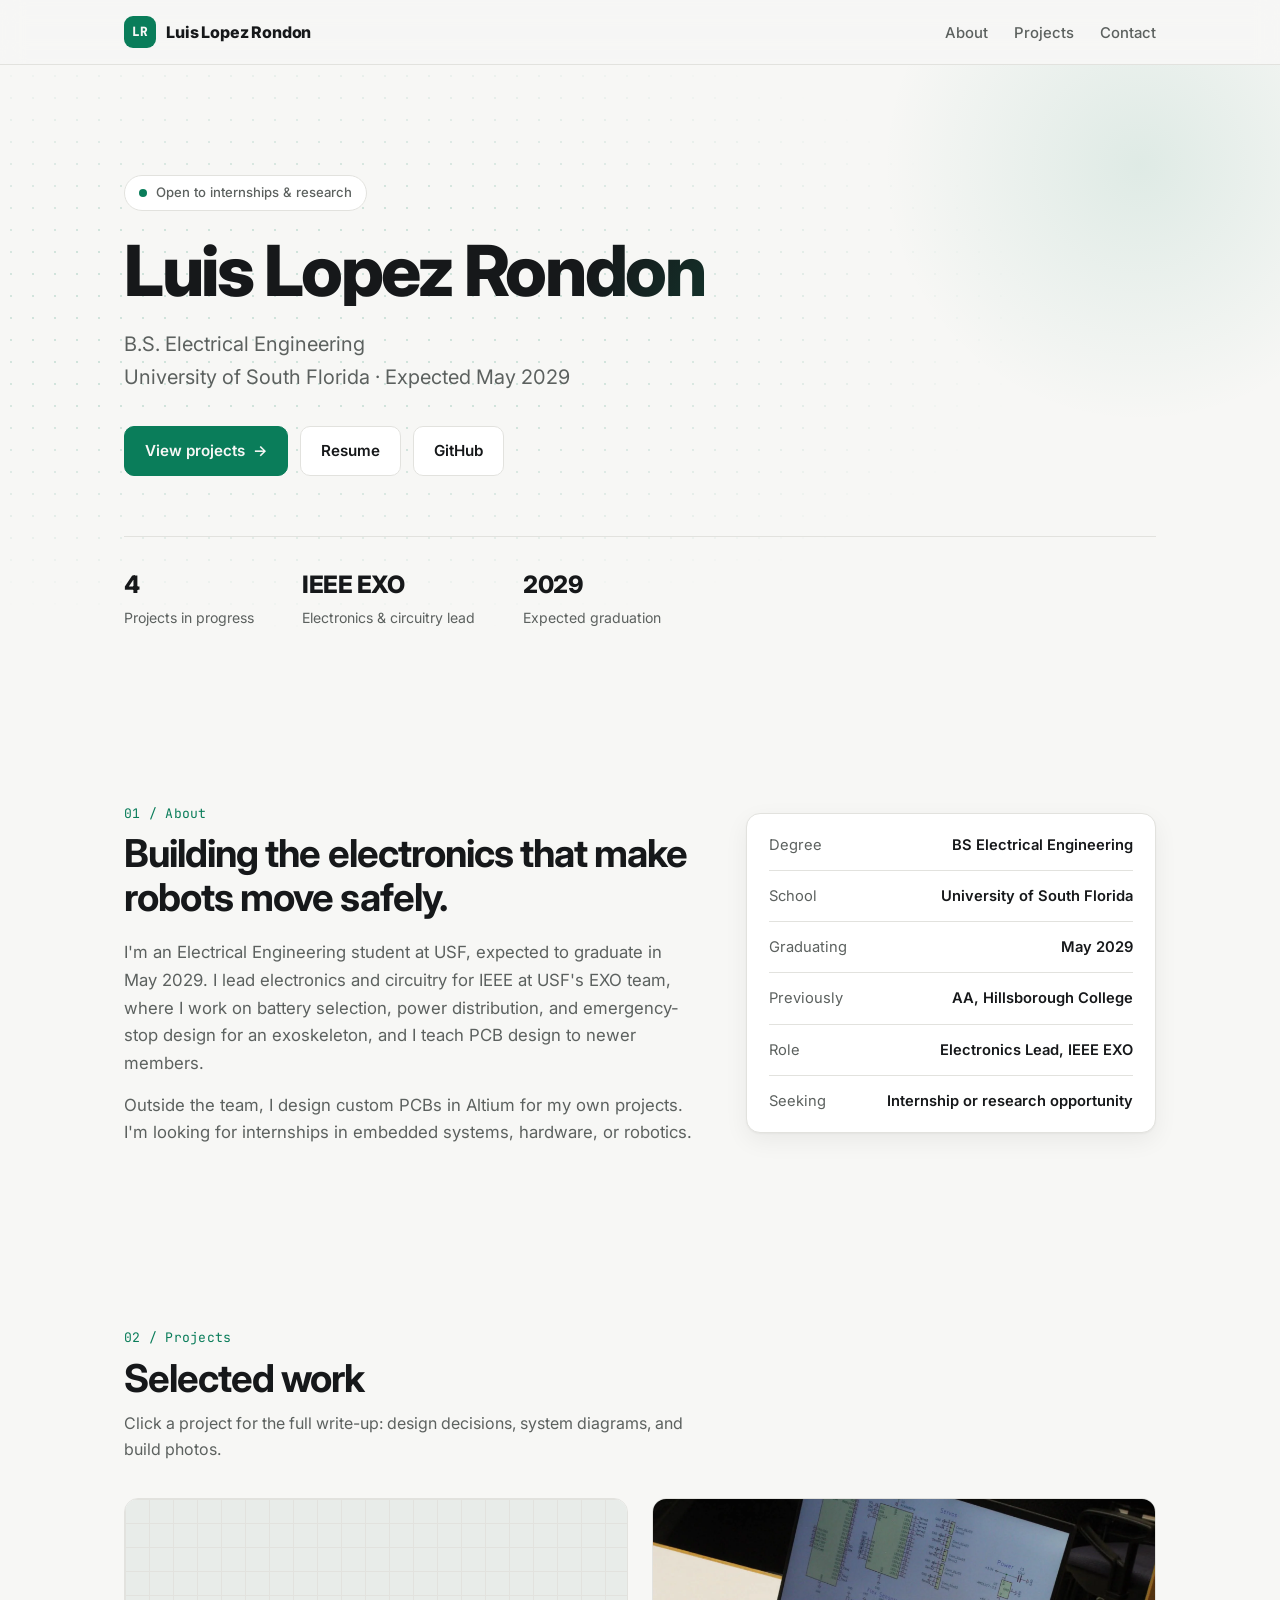
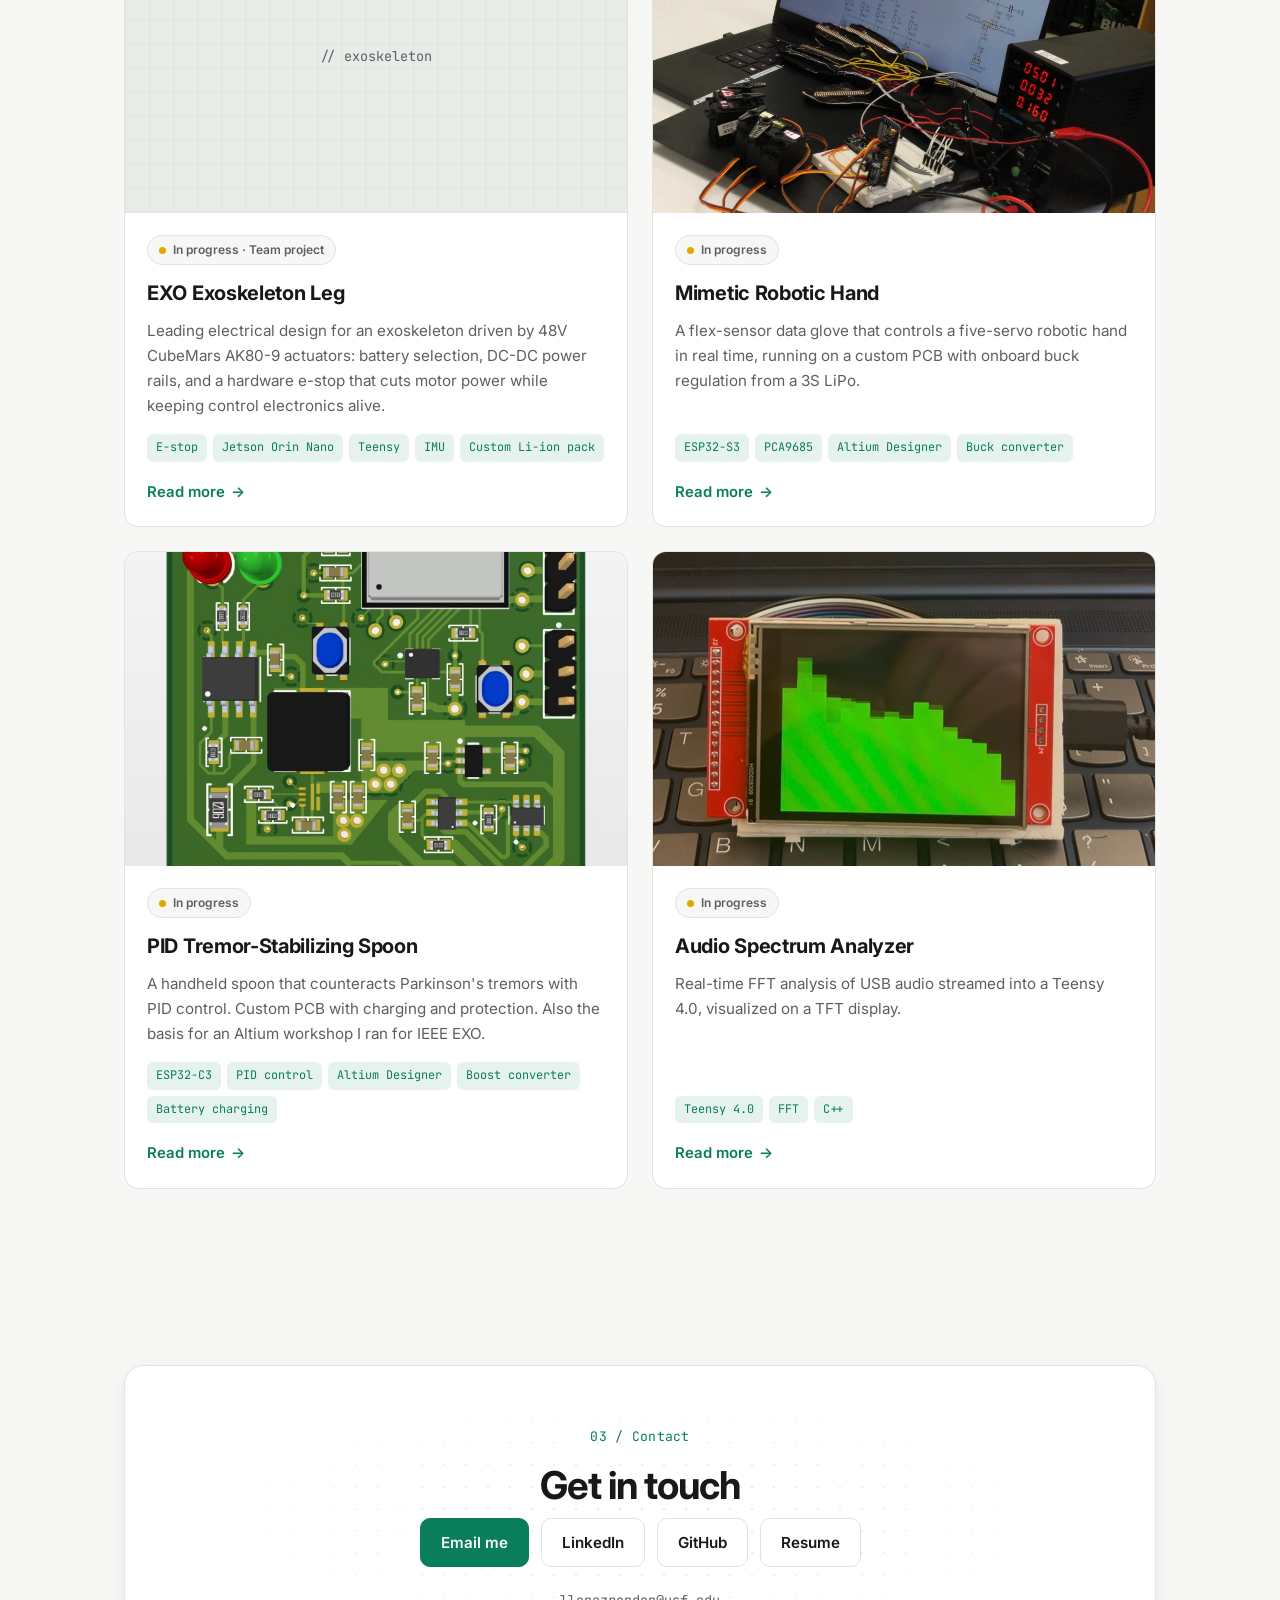
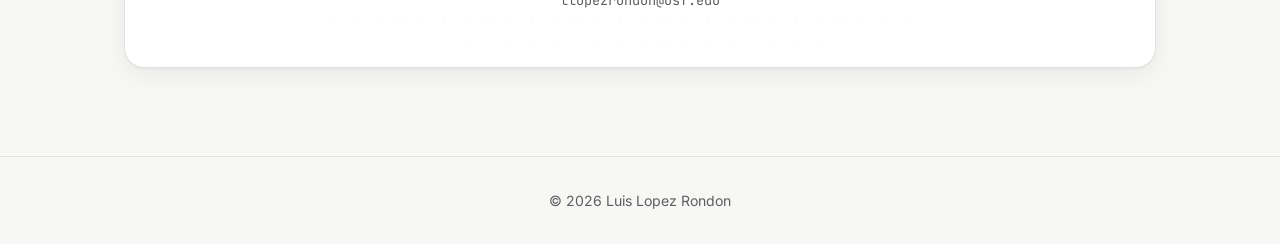
==== index.html @ 5e4fe09c "Refactor index.html to remove skills section Removed skills section and updated contact information." ====
<!DOCTYPE html>
<html lang="en">
<head>
  <meta charset="UTF-8">
  <meta name="viewport" content="width=device-width, initial-scale=1">
  <title>Luis Lopez Rondon | Electrical Engineering</title>
  <meta name="description" content="Portfolio of Luis Lopez Rondon, Electrical Engineering student at USF focused on PCB design, embedded systems, and robotics.">
  <link rel="preconnect" href="https://fonts.googleapis.com">
  <link rel="preconnect" href="https://fonts.gstatic.com" crossorigin>
  <link href="https://fonts.googleapis.com/css2?family=Inter:wght@400;500;600;800&family=JetBrains+Mono:wght@500&display=swap" rel="stylesheet">
  <link rel="stylesheet" href="style.css">
  <script src="script.js"></script>
</head>
<body>

<nav class="site-nav">
  <div class="wrap">
    <a href="#" class="logo"><span class="logo-mark">LR</span><span class="logo-text">Luis Lopez Rondon</span></a>
    <ul>
      <li><a href="#about">About</a></li>
      <li><a href="#projects">Projects</a></li>
      <li><a href="#contact">Contact</a></li>
    </ul>
  </div>
</nav>

<header class="hero">
  <div class="wrap">
    <div class="pill"><span class="dot"></span>Open to internships &amp; research</div>
    <h1>Luis Lopez Rondon</h1>
    <p class="lead">B.S. Electrical Engineering<br>University of South Florida · Expected May 2029</p>
    <div class="btns">
      <a class="btn primary" href="#projects">View projects <span aria-hidden="true">→</span></a>
      <a class="btn" href="resume.pdf" target="_blank" rel="noopener">Resume</a>
      <a class="btn" href="https://github.com/luislopezrondon" target="_blank" rel="noopener">GitHub</a>
    </div>
    <div class="stats">
      <div><strong>4</strong><span>Projects in progress</span></div>
      <div><strong>IEEE EXO</strong><span>Electronics &amp; circuitry lead</span></div>
      <div><strong>2029</strong><span>Expected graduation</span></div>
    </div>
  </div>
</header>

<section id="about">
  <div class="wrap about reveal">
    <div>
      <div class="section-head">
        <span class="label">01 / About</span>
        <h2>Building the electronics that make robots move safely.</h2>
      </div>
      <p>I'm an Electrical Engineering student at USF, expected to graduate in May 2029. I lead electronics and circuitry for IEEE at USF's EXO team, where I work on battery selection, power distribution, and emergency-stop design for an exoskeleton, and I teach PCB design to newer members.</p>
      <p>Outside the team, I design custom PCBs in Altium for my own projects. I'm looking for internships in embedded systems, hardware, or robotics.</p>
    </div>
    <dl class="facts">
      <div><dt>Degree</dt><dd>BS Electrical Engineering</dd></div>
      <div><dt>School</dt><dd>University of South Florida</dd></div>
      <div><dt>Graduating</dt><dd>May 2029</dd></div>
      <div><dt>Previously</dt><dd>AA, Hillsborough College</dd></div>
      <div><dt>Role</dt><dd>Electronics Lead, IEEE EXO</dd></div>
      <div><dt>Seeking</dt><dd>Internship or research opportunity</dd></div>
    </dl>
  </div>
</section>

<section id="projects">
  <div class="wrap">
    <div class="section-head reveal">
      <span class="label">02 / Projects</span>
      <h2>Selected work</h2>
      <p>Click a project for the full write-up: design decisions, system diagrams, and build photos.</p>
    </div>

    <div class="grid reveal">
      <a class="card" href="projects/exoskeleton.html">
        <div class="thumb" data-label="// exoskeleton"><img src="images/exoskeleton.jpg" alt="Exoskeleton leg" onerror="this.remove()"></div>
        <div class="card-body">
          <span class="status">In progress · Team project</span>
          <h3>EXO Exoskeleton Leg</h3>
          <p>Leading electrical design for an exoskeleton driven by 48V CubeMars AK80-9 actuators: battery selection, DC-DC power rails, and a hardware e-stop that cuts motor power while keeping control electronics alive.</p>
          <div class="tags"><span>E-stop</span><span>Jetson Orin Nano</span><span>Teensy</span><span>IMU</span><span>Custom Li-ion pack</span></div>
          <span class="more">Read more <span class="arrow">→</span></span>
        </div>
      </a>

      <a class="card" href="projects/robotic-hand.html">
        <div class="thumb" data-label="// robotic-hand"><img src="images/robotic-hand.webp" alt="Robotic hand" onerror="this.remove()"></div>
        <div class="card-body">
          <span class="status">In progress</span>
          <h3>Mimetic Robotic Hand</h3>
          <p>A flex-sensor data glove that controls a five-servo robotic hand in real time, running on a custom PCB with onboard buck regulation from a 3S LiPo.</p>
          <div class="tags"><span>ESP32-S3</span><span>PCA9685</span><span>Altium Designer</span><span>Buck converter</span></div>
          <span class="more">Read more <span class="arrow">→</span></span>
        </div>
      </a>

      <a class="card" href="projects/pid-spoon.html">
        <div class="thumb" data-label="// pid-spoon"><img src="images/pid-spoon.jpg" alt="PID spoon PCB" onerror="this.remove()"></div>
        <div class="card-body">
          <span class="status">In progress</span>
          <h3>PID Tremor-Stabilizing Spoon</h3>
          <p>A handheld spoon that counteracts Parkinson's tremors with PID control. Custom PCB with charging and protection. Also the basis for an Altium workshop I ran for IEEE EXO.</p>
          <div class="tags"><span>ESP32-C3</span><span>PID control</span><span>Altium Designer</span><span>Boost converter</span><span>Battery charging</span></div>
          <span class="more">Read more <span class="arrow">→</span></span>
        </div>
      </a>

      <a class="card" href="projects/spectrum-analyzer.html">
        <div class="thumb" data-label="// spectrum-analyzer"><img src="images/spectrum-analyzer.jpg" alt="Audio spectrum analyzer" onerror="this.remove()"></div>
        <div class="card-body">
          <span class="status">In progress</span>
          <h3>Audio Spectrum Analyzer</h3>
          <p>Real-time FFT analysis of USB audio streamed into a Teensy 4.0, visualized on a TFT display.</p>
          <div class="tags"><span>Teensy 4.0</span><span>FFT</span><span>C++</span></div>
          <span class="more">Read more <span class="arrow">→</span></span>
        </div>
      </a>
    </div>
  </div>
</section>

<section id="contact">
  <div class="wrap">
    <div class="cta reveal">
      <span class="label">03 / Contact</span>
      <h2>Get in touch</h2>
      <div class="btns">
        <a class="btn primary" href="mailto:llopezrondon@usf.edu">Email me</a>
        <a class="btn" href="https://www.linkedin.com/in/luislopezrondon" target="_blank" rel="noopener">LinkedIn</a>
        <a class="btn" href="https://github.com/luislopezrondon" target="_blank" rel="noopener">GitHub</a>
        <a class="btn" href="resume.pdf" target="_blank" rel="noopener">Resume</a>
      </div>
      <p class="email mono">llopezrondon@usf.edu</p>
    </div>
  </div>
</section>

<footer><div class="wrap">© <span data-year>2026</span> Luis Lopez Rondon</div></footer>

</body>
</html>
---- style.css ----
/* ================= Theme ================= */
:root {
  --bg: #f7f7f5;
  --card: #ffffff;
  --text: #16181a;
  --muted: #5c615f;
  --accent: #0a7d5a;
  --accent-soft: rgba(10, 125, 90, 0.1);
  --border: #e2e2de;
  --thumb: #e8ece9;
  --nav-bg: rgba(247, 247, 245, 0.78);
  --dots: rgba(10, 125, 90, 0.16);
  --shadow: 0 1px 2px rgba(0, 0, 0, 0.04), 0 8px 24px rgba(0, 0, 0, 0.06);
  --shadow-lg: 0 2px 6px rgba(0, 0, 0, 0.05), 0 22px 44px rgba(0, 0, 0, 0.1);
  --radius: 14px;
  --mono: "JetBrains Mono", ui-monospace, monospace;
}
@media (prefers-color-scheme: dark) {
  :root {
    --bg: #0d100f;
    --card: #151a18;
    --text: #eceeed;
    --muted: #9aa3a0;
    --accent: #3ddc97;
    --accent-soft: rgba(61, 220, 151, 0.1);
    --border: #242b28;
    --thumb: #1b2220;
    --nav-bg: rgba(13, 16, 15, 0.75);
    --dots: rgba(61, 220, 151, 0.12);
    --shadow: 0 1px 2px rgba(0, 0, 0, 0.3), 0 8px 24px rgba(0, 0, 0, 0.35);
    --shadow-lg: 0 2px 6px rgba(0, 0, 0, 0.4), 0 24px 48px rgba(0, 0, 0, 0.5);
  }
}

/* ================= Base ================= */
* { box-sizing: border-box; margin: 0; padding: 0; }
html { scroll-behavior: smooth; scroll-padding-top: 84px; }
body {
  font-family: "Inter", system-ui, -apple-system, sans-serif;
  background: var(--bg);
  color: var(--text);
  line-height: 1.65;
  -webkit-font-smoothing: antialiased;
}
img { display: block; max-width: 100%; }
a { color: var(--accent); text-decoration: none; }
a:hover { text-decoration: underline; text-underline-offset: 3px; }
::selection { background: var(--accent); color: var(--bg); }
.wrap { max-width: 1080px; margin: 0 auto; padding: 0 24px; }
.mono { font-family: var(--mono); }
.label { font-family: var(--mono); color: var(--accent); font-size: 0.82rem; letter-spacing: 0.02em; }

/* ================= Nav ================= */
.site-nav {
  position: sticky; top: 0; z-index: 50;
  background: var(--nav-bg);
  backdrop-filter: saturate(160%) blur(12px);
  -webkit-backdrop-filter: saturate(160%) blur(12px);
  border-bottom: 1px solid var(--border);
}
.site-nav .wrap { display: flex; justify-content: space-between; align-items: center; height: 64px; }
.logo { display: flex; align-items: center; gap: 10px; font-weight: 800; color: var(--text); letter-spacing: -0.01em; }
.logo:hover { text-decoration: none; }
.logo-mark {
  width: 32px; height: 32px; border-radius: 9px;
  display: grid; place-items: center;
  background: var(--accent); color: var(--bg);
  font-family: var(--mono); font-size: 0.8rem;
}
.site-nav ul { display: flex; gap: 26px; list-style: none; }
.site-nav ul a { color: var(--muted); font-size: 0.93rem; font-weight: 500; transition: color 0.15s; }
.site-nav ul a:hover { color: var(--text); text-decoration: none; }

/* ================= Buttons ================= */
.btns { display: flex; gap: 12px; flex-wrap: wrap; }
.btn {
  display: inline-flex; align-items: center; gap: 8px;
  padding: 11px 20px; border-radius: 10px;
  font-weight: 600; font-size: 0.95rem;
  color: var(--text); background: var(--card);
  border: 1px solid var(--border);
  transition: transform 0.15s, box-shadow 0.15s, border-color 0.15s;
}
.btn:hover { text-decoration: none; transform: translateY(-1px); border-color: var(--accent); box-shadow: var(--shadow); }
.btn.primary { background: var(--accent); border-color: var(--accent); color: var(--bg); }

/* ================= Hero ================= */
.hero { position: relative; isolation: isolate; overflow: hidden; padding: 110px 0 80px; }
.hero::before {
  content: ""; position: absolute; inset: 0; z-index: -1;
  background-image: radial-gradient(var(--dots) 1px, transparent 1px);
  background-size: 22px 22px;
  -webkit-mask-image: radial-gradient(ellipse 75% 65% at 25% 40%, #000 30%, transparent 75%);
  mask-image: radial-gradient(ellipse 75% 65% at 25% 40%, #000 30%, transparent 75%);
}
.hero::after {
  content: ""; position: absolute; z-index: -1;
  width: 560px; height: 560px; right: -140px; top: -180px;
  background: radial-gradient(circle, var(--accent-soft), transparent 65%);
}
.pill {
  display: inline-flex; align-items: center; gap: 9px;
  padding: 6px 14px; margin-bottom: 24px;
  border: 1px solid var(--border); border-radius: 99px;
  background: var(--card); color: var(--muted); font-size: 0.82rem; font-weight: 500;
}
.dot { width: 8px; height: 8px; border-radius: 50%; background: var(--accent); animation: pulse 2s infinite; }
@keyframes pulse {
  0% { box-shadow: 0 0 0 0 color-mix(in srgb, var(--accent) 55%, transparent); }
  70% { box-shadow: 0 0 0 9px transparent; }
  100% { box-shadow: 0 0 0 0 transparent; }
}
.eyebrow { font-family: var(--mono); color: var(--accent); font-size: 0.85rem; margin-bottom: 14px; }
.hero h1 {
  font-size: clamp(2.6rem, 7vw, 4.4rem); line-height: 1.02;
  font-weight: 800; letter-spacing: -0.035em;
  background: linear-gradient(120deg, var(--text) 45%, var(--accent));
  -webkit-background-clip: text; background-clip: text; color: transparent;
}
.hero .lead { color: var(--muted); font-size: clamp(1.05rem, 2vw, 1.25rem); max-width: 620px; margin: 22px 0 32px; }
.stats {
  display: flex; flex-wrap: wrap; gap: 16px 48px;
  margin-top: 60px; padding-top: 28px; border-top: 1px solid var(--border);
}
.stats strong { display: block; font-size: 1.5rem; font-weight: 800; letter-spacing: -0.02em; }
.stats span { color: var(--muted); font-size: 0.88rem; }

/* Page-load animation */
.hero .wrap > *, .project-hero > * { animation: rise 0.8s cubic-bezier(0.2, 0.7, 0.2, 1) both; }
.hero .wrap > :nth-child(2), .project-hero > :nth-child(2) { animation-delay: 0.07s; }
.hero .wrap > :nth-child(3), .project-hero > :nth-child(3) { animation-delay: 0.14s; }
.hero .wrap > :nth-child(4), .project-hero > :nth-child(4) { animation-delay: 0.21s; }
.hero .wrap > :nth-child(5), .project-hero > :nth-child(5) { animation-delay: 0.28s; }
.hero .wrap > :nth-child(6), .project-hero > :nth-child(6) { animation-delay: 0.35s; }
@keyframes rise { from { opacity: 0; transform: translateY(14px); } to { opacity: 1; transform: none; } }

/* Scroll-reveal (script.js adds .js to <html> and .in when visible) */
.js .reveal { opacity: 0; transform: translateY(18px); transition: opacity 0.7s ease, transform 0.7s ease; }
.js .reveal.in { opacity: 1; transform: none; }

/* ================= Sections ================= */
body > section { padding: 88px 0; }
.section-head { margin-bottom: 36px; }
.section-head h2 { font-size: clamp(1.8rem, 4vw, 2.4rem); line-height: 1.15; letter-spacing: -0.025em; margin-top: 6px; }
.section-head p { color: var(--muted); margin-top: 10px; max-width: 560px; }

/* About */
.about { display: grid; grid-template-columns: 1.4fr 1fr; gap: 48px; align-items: center; }
.about .section-head { margin-bottom: 20px; }
.about p { color: var(--muted); font-size: 1.05rem; }
.about p + p { margin-top: 14px; }
.facts {
  background: var(--card); border: 1px solid var(--border);
  border-radius: var(--radius); padding: 6px 22px; box-shadow: var(--shadow);
}
.facts div { display: flex; justify-content: space-between; gap: 16px; padding: 13px 0; border-bottom: 1px solid var(--border); font-size: 0.92rem; }
.facts div:last-child { border-bottom: 0; }
.facts dt { color: var(--muted); }
.facts dd { font-weight: 600; text-align: right; }

/* Project cards */
.grid { display: grid; gap: 24px; grid-template-columns: repeat(2, minmax(0, 1fr)); }
.card {
  display: flex; flex-direction: column; overflow: hidden;
  background: var(--card); color: inherit;
  border: 1px solid var(--border); border-radius: var(--radius);
  transition: transform 0.25s ease, box-shadow 0.25s ease, border-color 0.25s ease;
}
.card:hover {
  text-decoration: none; transform: translateY(-4px); box-shadow: var(--shadow-lg);
  border-color: color-mix(in srgb, var(--accent) 45%, var(--border));
}
.card:focus-visible { outline: 2px solid var(--accent); outline-offset: 3px; }
.thumb { position: relative; aspect-ratio: 16 / 10; overflow: hidden; background: var(--thumb); }
.thumb::before {
  content: attr(data-label); position: absolute; inset: 0;
  display: grid; place-items: center;
  font-family: var(--mono); font-size: 0.85rem; color: var(--muted);
  background-image:
    linear-gradient(var(--border) 1px, transparent 1px),
    linear-gradient(90deg, var(--border) 1px, transparent 1px);
  background-size: 24px 24px;
}
.thumb img { position: relative; width: 100%; height: 100%; object-fit: cover; transition: transform 0.5s ease; }
.card:hover .thumb img { transform: scale(1.04); }
.card-body { display: flex; flex-direction: column; flex: 1; padding: 22px; }
.card h3 { font-size: 1.25rem; letter-spacing: -0.015em; margin: 12px 0 8px; }
.card p { color: var(--muted); font-size: 0.95rem; flex: 1; }
.more { display: inline-flex; align-items: center; gap: 6px; margin-top: 18px; font-weight: 600; font-size: 0.93rem; color: var(--accent); }
.more .arrow { transition: transform 0.2s; }
.card:hover .more .arrow { transform: translateX(4px); }

.status {
  display: inline-flex; align-items: center; gap: 7px; align-self: flex-start;
  padding: 4px 11px; border-radius: 99px;
  border: 1px solid var(--border); background: var(--bg);
  color: var(--muted); font-size: 0.75rem; font-weight: 600;
}
.status::before { content: ""; width: 7px; height: 7px; border-radius: 50%; background: #e0a800; }
.status.done::before { background: var(--accent); }

.tags { display: flex; flex-wrap: wrap; gap: 6px; margin-top: 16px; }
.tags span {
  font-family: var(--mono); font-size: 0.74rem;
  background: var(--accent-soft); color: var(--accent);
  padding: 4px 9px; border-radius: 6px;
}

/* Skills */
.skills { display: grid; gap: 18px; grid-template-columns: repeat(auto-fit, minmax(230px, 1fr)); }
.skill { background: var(--card); border: 1px solid var(--border); border-radius: var(--radius); padding: 22px; }
.skill .icon {
  width: 40px; height: 40px; border-radius: 10px; margin-bottom: 14px;
  display: grid; place-items: center;
  background: var(--accent-soft); color: var(--accent);
}
.skill h3 { font-size: 1rem; margin-bottom: 12px; }
.chips { display: flex; flex-wrap: wrap; gap: 6px; }
.chips span { font-size: 0.82rem; padding: 4px 10px; border: 1px solid var(--border); border-radius: 99px; color: var(--muted); }

/* Contact */
.cta {
  position: relative; isolation: isolate; overflow: hidden; text-align: center;
  padding: 56px 32px; background: var(--card);
  border: 1px solid var(--border); border-radius: 20px; box-shadow: var(--shadow);
}
.cta::before {
  content: ""; position: absolute; inset: 0; z-index: -1;
  background-image: radial-gradient(var(--dots) 1px, transparent 1px);
  background-size: 22px 22px;
  -webkit-mask-image: radial-gradient(ellipse at center, #000, transparent 70%);
  mask-image: radial-gradient(ellipse at center, #000, transparent 70%);
}
.cta h2 { font-size: clamp(1.8rem, 4vw, 2.4rem); letter-spacing: -0.025em; margin-top: 6px; }
.cta p { color: var(--muted); max-width: 520px; margin: 12px auto 28px; }
.cta .btns { justify-content: center; }
.cta .email { margin: 22px auto 0; font-size: 0.85rem; }

footer { border-top: 1px solid var(--border); padding: 32px 0; color: var(--muted); font-size: 0.88rem; text-align: center; }

/* ================= Project pages ================= */
.project { padding-top: 40px; padding-bottom: 40px; }
.back { display: inline-flex; gap: 6px; margin-bottom: 28px; color: var(--muted); font-size: 0.92rem; font-weight: 500; }
.back:hover { color: var(--accent); text-decoration: none; }
.project-hero h1 { font-size: clamp(2.2rem, 6vw, 3.6rem); line-height: 1.05; letter-spacing: -0.03em; font-weight: 800; margin: 14px 0 16px; }
.project-hero .lead { color: var(--muted); font-size: 1.15rem; max-width: 720px; }
.project-hero .btns { margin-top: 24px; }

.cover {
  margin-top: 40px; aspect-ratio: 16 / 9; max-height: 560px;
  overflow: hidden; border-radius: 18px;
  border: 1px solid var(--border); background: var(--thumb); box-shadow: var(--shadow-lg);
}
.cover img { width: 100%; height: 100%; object-fit: cover; }
.cover img, .gallery img { cursor: zoom-in; }

.meta {
  display: grid; grid-template-columns: repeat(4, 1fr); margin-top: 32px;
  background: var(--card); border: 1px solid var(--border); border-radius: var(--radius);
}
.meta div { padding: 18px 20px; border-right: 1px solid var(--border); }
.meta div:last-child { border-right: 0; }
.meta dt { font-family: var(--mono); font-size: 0.72rem; text-transform: uppercase; letter-spacing: 0.06em; color: var(--muted); margin-bottom: 4px; }
.meta dd { font-weight: 600; font-size: 0.95rem; }

.project-body { display: grid; grid-template-columns: minmax(0, 1fr) 300px; gap: 56px; align-items: start; margin-top: 64px; }
.prose { container-type: inline-size; }
.prose h2 { font-size: 1.5rem; letter-spacing: -0.02em; margin: 44px 0 12px; }
.prose h2:first-child { margin-top: 0; }
.prose p, .prose li { color: var(--muted); font-size: 1.02rem; }
.prose p + p { margin-top: 14px; }
.prose ul { padding-left: 20px; margin: 12px 0; }
.prose li + li { margin-top: 6px; }
.prose li::marker { color: var(--accent); }
.prose strong, .prose em { color: var(--text); }
.prose code {
  font-family: var(--mono); font-size: 0.86em;
  background: var(--accent-soft); color: var(--accent);
  padding: 2px 6px; border-radius: 5px;
}
.callout {
  margin: 20px 0; padding: 16px 20px;
  border-left: 3px solid var(--accent); border-radius: 0 10px 10px 0;
  background: var(--accent-soft); color: var(--text);
}

/* System diagram blocks */
.flow-label { margin: 24px 0 10px; font-family: var(--mono); font-size: 0.74rem; text-transform: uppercase; letter-spacing: 0.06em; color: var(--muted); }
.flow { display: flex; gap: 30px; margin-bottom: 8px; }
.node {
  position: relative; flex: 1 1 0; min-width: 0;
  padding: 12px 14px; background: var(--card);
  border: 1px solid var(--border); border-radius: 12px;
}
.node small { display: block; font-family: var(--mono); font-size: 0.68rem; text-transform: uppercase; letter-spacing: 0.05em; color: var(--accent); }
.node strong { display: block; margin-top: 2px; font-size: 0.92rem; line-height: 1.35; }
.node + .node::before {
  content: "→"; position: absolute; left: -23px; top: 50%; transform: translateY(-50%);
  color: var(--accent); font-weight: 700;
}
@container (max-width: 560px) {
  .flow { flex-direction: column; gap: 28px; }
  .node + .node::before { content: "↓"; left: 50%; top: -25px; transform: translateX(-50%); }
}

.specs { position: sticky; top: 90px; padding: 22px; background: var(--card); border: 1px solid var(--border); border-radius: var(--radius); }
.specs h3 { font-family: var(--mono); font-size: 0.78rem; text-transform: uppercase; letter-spacing: 0.06em; color: var(--muted); margin-bottom: 8px; }
.specs dl div { padding: 10px 0; border-bottom: 1px solid var(--border); }
.specs dl div:last-child { border-bottom: 0; }
.specs dt { font-size: 0.8rem; color: var(--muted); }
.specs dd { font-weight: 600; font-size: 0.93rem; }

.gallery-section { margin-top: 80px; }
.gallery-section:not(:has(figure)) { display: none; }
.gallery-section h2 { font-size: 1.5rem; letter-spacing: -0.02em; }
.gallery { display: grid; gap: 18px; margin-top: 22px; grid-template-columns: repeat(auto-fill, minmax(260px, 1fr)); }
.gallery figure {
  overflow: hidden; background: var(--card);
  border: 1px solid var(--border); border-radius: var(--radius);
  transition: transform 0.2s, box-shadow 0.2s;
}
.gallery figure:hover { transform: translateY(-3px); box-shadow: var(--shadow); }
.gallery img { width: 100%; aspect-ratio: 4 / 3; object-fit: cover; }
.gallery figcaption { padding: 12px 14px; font-size: 0.88rem; color: var(--muted); }

.pager { display: grid; grid-template-columns: 1fr 1fr; gap: 18px; margin-top: 80px; padding-top: 32px; border-top: 1px solid var(--border); }
.pager a {
  display: block; padding: 18px 20px; color: var(--text);
  background: var(--card); border: 1px solid var(--border); border-radius: var(--radius);
  transition: border-color 0.2s, transform 0.2s;
}
.pager a:hover { text-decoration: none; border-color: var(--accent); transform: translateY(-2px); }
.pager small { display: block; font-family: var(--mono); font-size: 0.75rem; color: var(--muted); }
.pager strong { font-size: 1.02rem; }
.pager .next { text-align: right; }

/* Lightbox (created by script.js) */
.lightbox {
  position: fixed; inset: 0; z-index: 100; padding: 24px;
  display: flex; flex-direction: column; align-items: center; justify-content: center;
  background: rgba(0, 0, 0, 0.88);
  opacity: 0; pointer-events: none; transition: opacity 0.2s;
}
.lightbox.open { opacity: 1; pointer-events: auto; }
.lightbox img { max-width: min(1200px, 100%); max-height: 80vh; object-fit: contain; border-radius: 10px; }
.lightbox p { color: #ddd; margin-top: 14px; font-size: 0.92rem; text-align: center; max-width: 700px; }
.lightbox-close { position: absolute; top: 14px; right: 20px; background: none; border: 0; color: #fff; font-size: 2.2rem; line-height: 1; cursor: pointer; }

/* ================= Responsive ================= */
@media (max-width: 900px) {
  .project-body { grid-template-columns: 1fr; gap: 40px; }
  .specs { position: static; }
}
@media (max-width: 800px) {
  .about { grid-template-columns: 1fr; gap: 32px; }
}
@media (max-width: 760px) {
  .grid { grid-template-columns: 1fr; }
  .meta { grid-template-columns: 1fr 1fr; }
  .meta div:nth-child(2n) { border-right: 0; }
  .meta div:nth-child(-n + 2) { border-bottom: 1px solid var(--border); }
}
@media (max-width: 600px) {
  .site-nav ul { gap: 16px; }
  .site-nav ul li:first-child { display: none; }
  body > section { padding: 64px 0; }
  .hero { padding: 72px 0 56px; }
  .cta { padding: 40px 22px; }
  .pager { grid-template-columns: 1fr; }
  .pager .next { text-align: left; }
}
@media (max-width: 400px) {
  .logo-text { display: none; }
}
@media (prefers-reduced-motion: reduce) {
  html { scroll-behavior: auto; }
  *, *::before, *::after { animation: none !important; transition: none !important; }
  .js .reveal { opacity: 1; transform: none; }
}
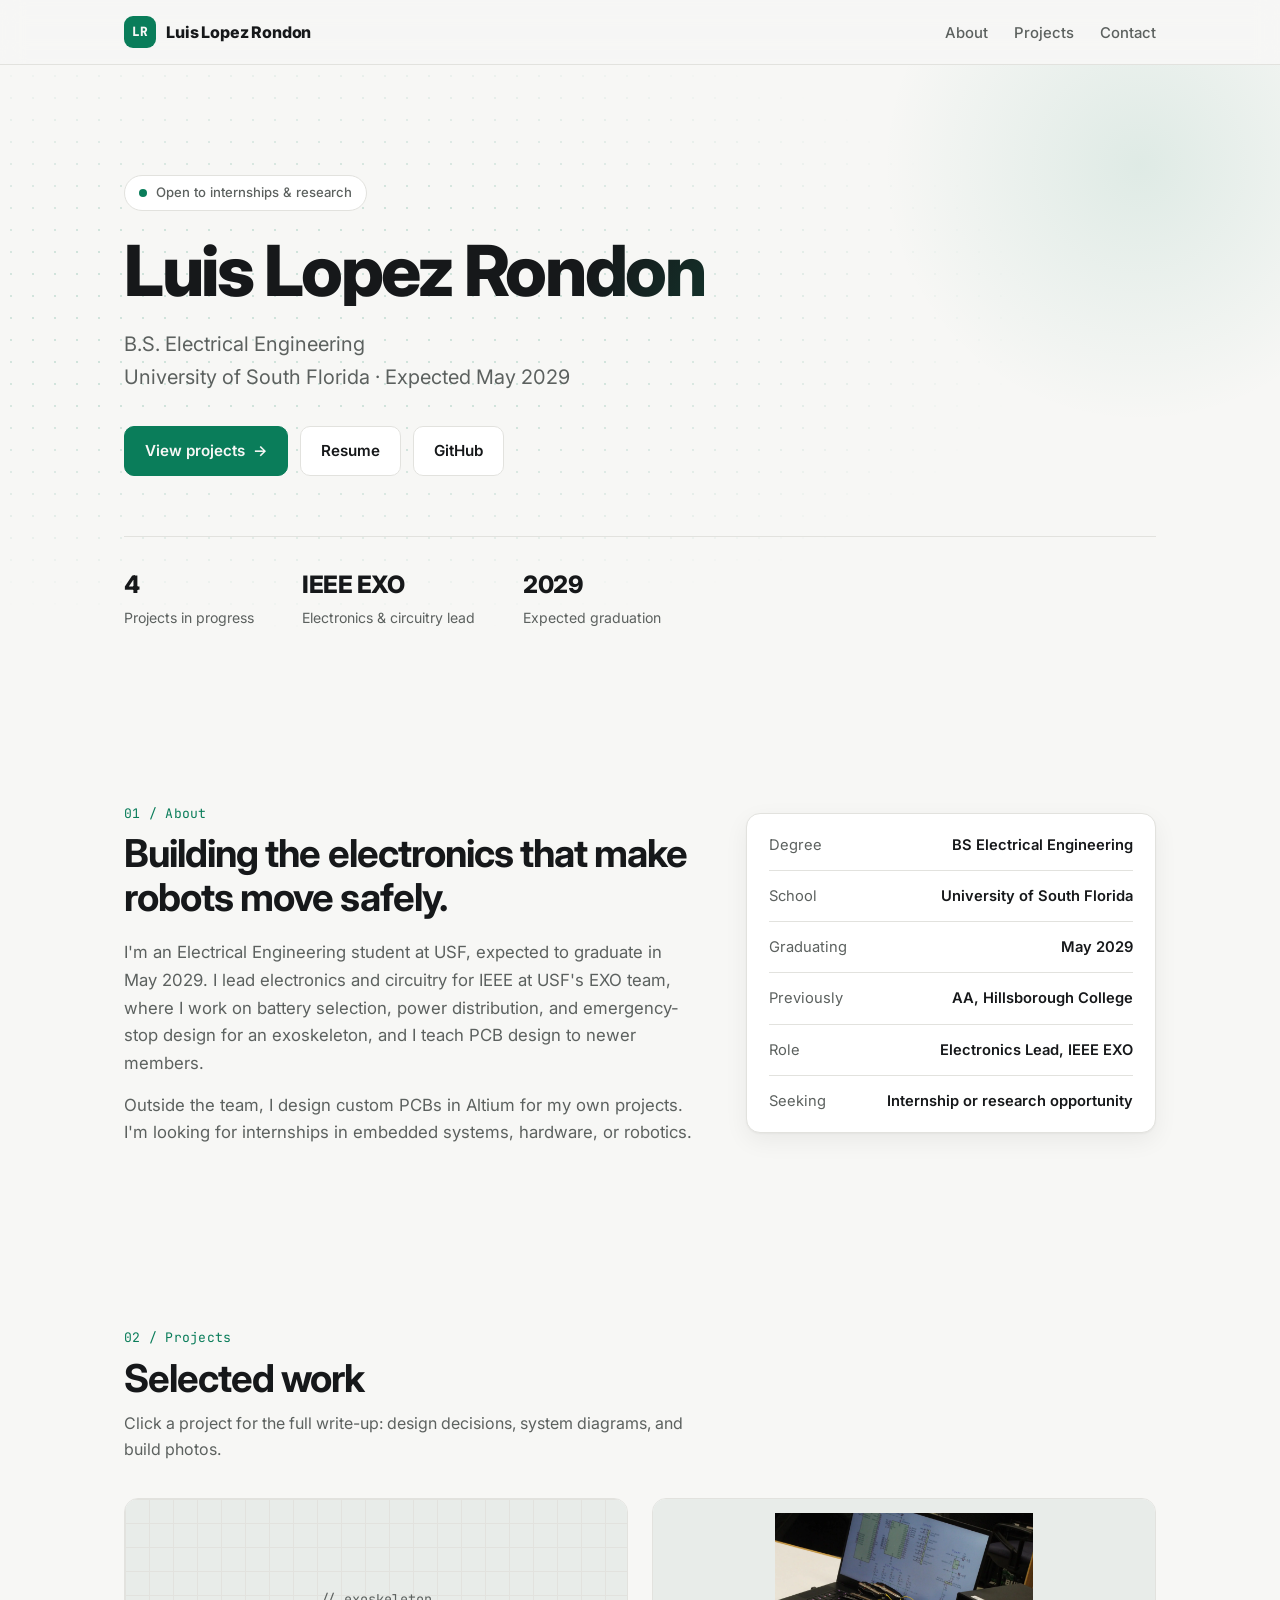
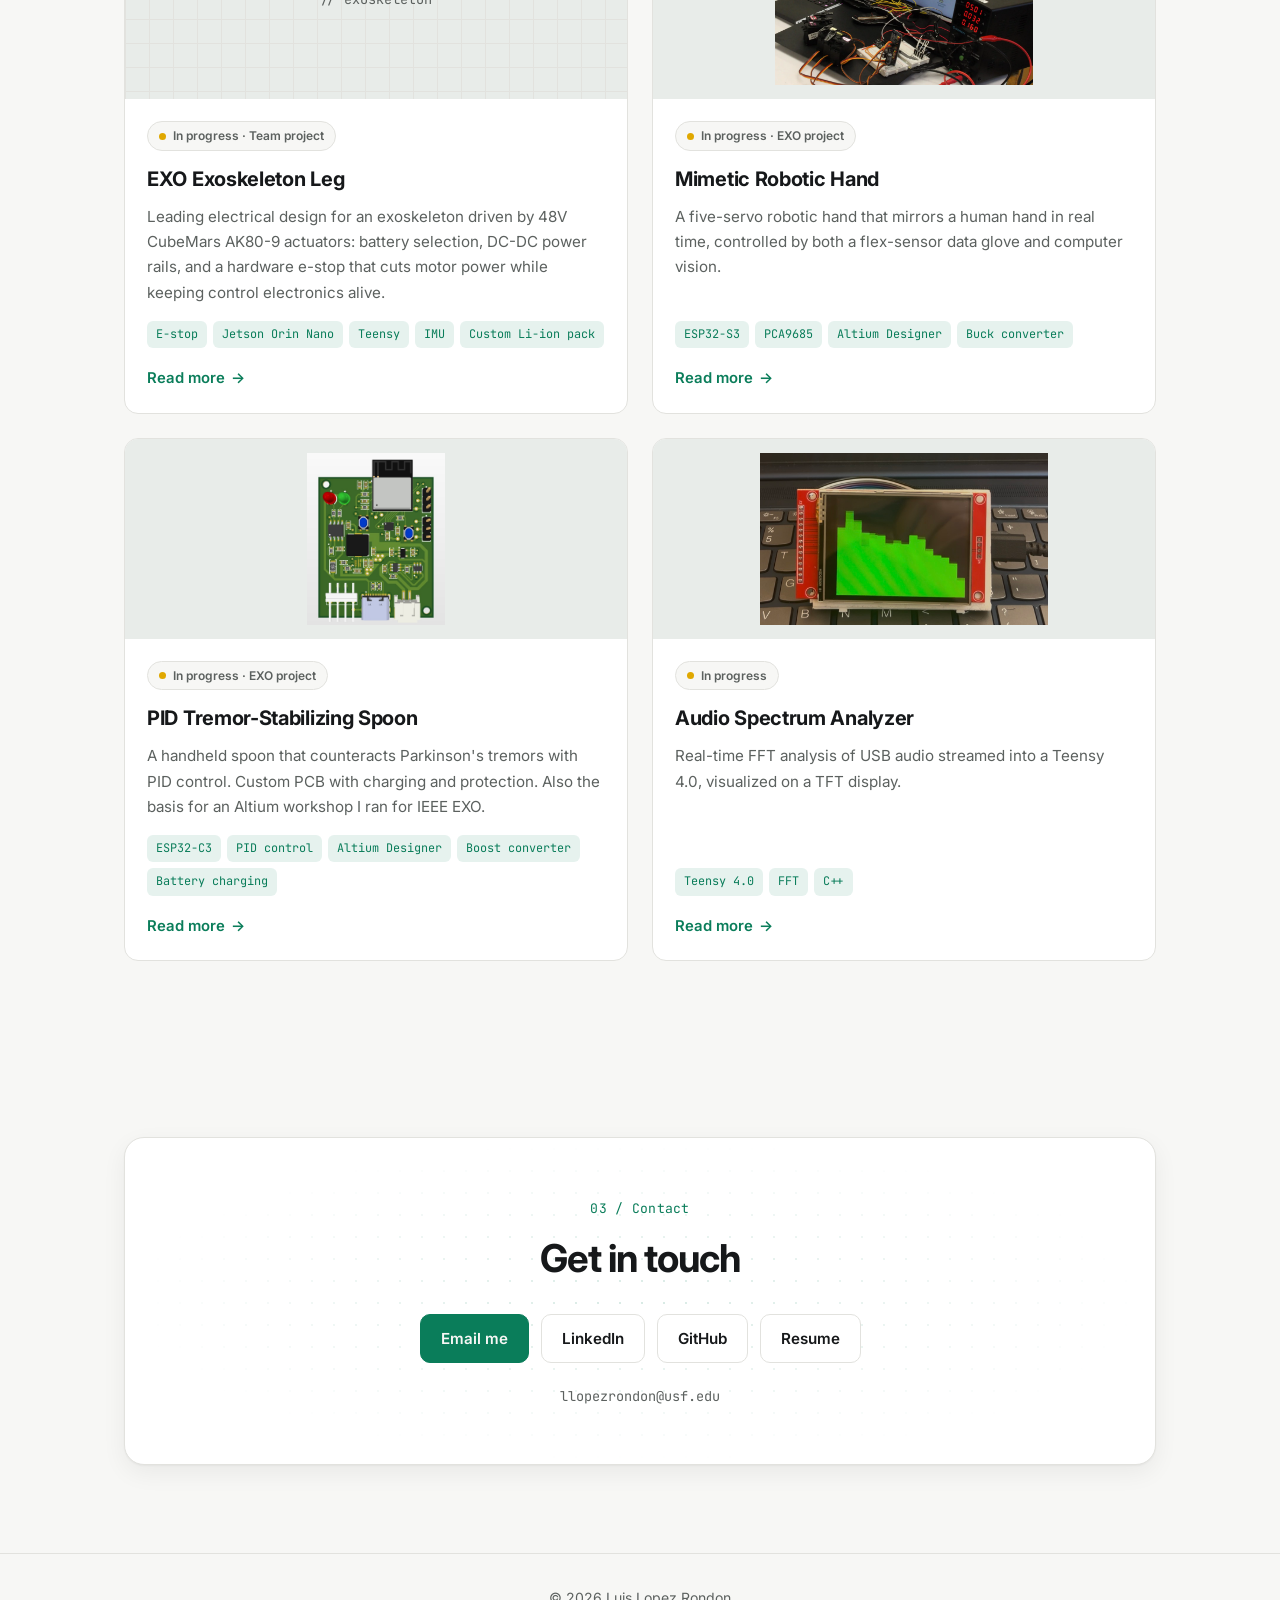
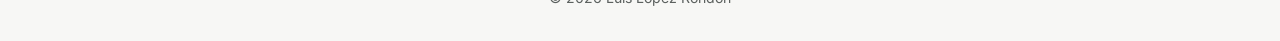
==== commit 618d1426: "Revise project status and descriptions in index.html Updated project descriptions and status labels " ====
--- a/index.html
+++ b/index.html
@@ -86,9 +86,9 @@
       <a class="card" href="projects/robotic-hand.html">
         <div class="thumb" data-label="// robotic-hand"><img src="images/robotic-hand.webp" alt="Robotic hand" onerror="this.remove()"></div>
         <div class="card-body">
-          <span class="status">In progress</span>
+          <span class="status">In progress · EXO project</span>
           <h3>Mimetic Robotic Hand</h3>
-          <p>A flex-sensor data glove that controls a five-servo robotic hand in real time, running on a custom PCB with onboard buck regulation from a 3S LiPo.</p>
+          <p>A five-servo robotic hand that mirrors a human hand in real time, controlled by both a flex-sensor data glove and computer vision.</p>
           <div class="tags"><span>ESP32-S3</span><span>PCA9685</span><span>Altium Designer</span><span>Buck converter</span></div>
           <span class="more">Read more <span class="arrow">→</span></span>
         </div>
@@ -97,7 +97,7 @@
       <a class="card" href="projects/pid-spoon.html">
         <div class="thumb" data-label="// pid-spoon"><img src="images/pid-spoon.jpg" alt="PID spoon PCB" onerror="this.remove()"></div>
         <div class="card-body">
-          <span class="status">In progress</span>
+       <span class="status">In progress · EXO project</span>
           <h3>PID Tremor-Stabilizing Spoon</h3>
           <p>A handheld spoon that counteracts Parkinson's tremors with PID control. Custom PCB with charging and protection. Also the basis for an Altium workshop I ran for IEEE EXO.</p>
           <div class="tags"><span>ESP32-C3</span><span>PID control</span><span>Altium Designer</span><span>Boost converter</span><span>Battery charging</span></div>
--- a/style.css
+++ b/style.css
@@ -171,7 +171,7 @@
   border-color: color-mix(in srgb, var(--accent) 45%, var(--border));
 }
 .card:focus-visible { outline: 2px solid var(--accent); outline-offset: 3px; }
-.thumb { position: relative; aspect-ratio: 16 / 10; overflow: hidden; background: var(--thumb); }
+.thumb { position: relative; height: 200px; overflow: hidden; background: var(--thumb); }
 .thumb::before {
   content: attr(data-label); position: absolute; inset: 0;
   display: grid; place-items: center;
@@ -181,8 +181,8 @@
     linear-gradient(90deg, var(--border) 1px, transparent 1px);
   background-size: 24px 24px;
 }
-.thumb img { position: relative; width: 100%; height: 100%; object-fit: cover; transition: transform 0.5s ease; }
-.card:hover .thumb img { transform: scale(1.04); }
+.thumb:has(img)::before { display: none; }
+.thumb img { position: relative; width: 100%; height: 100%; object-fit: contain; padding: 14px; }
 .card-body { display: flex; flex-direction: column; flex: 1; padding: 22px; }
 .card h3 { font-size: 1.25rem; letter-spacing: -0.015em; margin: 12px 0 8px; }
 .card p { color: var(--muted); font-size: 0.95rem; flex: 1; }
@@ -206,18 +206,6 @@
   padding: 4px 9px; border-radius: 6px;
 }
 
-/* Skills */
-.skills { display: grid; gap: 18px; grid-template-columns: repeat(auto-fit, minmax(230px, 1fr)); }
-.skill { background: var(--card); border: 1px solid var(--border); border-radius: var(--radius); padding: 22px; }
-.skill .icon {
-  width: 40px; height: 40px; border-radius: 10px; margin-bottom: 14px;
-  display: grid; place-items: center;
-  background: var(--accent-soft); color: var(--accent);
-}
-.skill h3 { font-size: 1rem; margin-bottom: 12px; }
-.chips { display: flex; flex-wrap: wrap; gap: 6px; }
-.chips span { font-size: 0.82rem; padding: 4px 10px; border: 1px solid var(--border); border-radius: 99px; color: var(--muted); }
-
 /* Contact */
 .cta {
   position: relative; isolation: isolate; overflow: hidden; text-align: center;
@@ -232,9 +220,8 @@
   mask-image: radial-gradient(ellipse at center, #000, transparent 70%);
 }
 .cta h2 { font-size: clamp(1.8rem, 4vw, 2.4rem); letter-spacing: -0.025em; margin-top: 6px; }
-.cta p { color: var(--muted); max-width: 520px; margin: 12px auto 28px; }
-.cta .btns { justify-content: center; }
-.cta .email { margin: 22px auto 0; font-size: 0.85rem; }
+.cta .btns { justify-content: center; margin-top: 24px; }
+.cta .email { margin: 22px auto 0; font-size: 0.85rem; color: var(--muted); }
 
 footer { border-top: 1px solid var(--border); padding: 32px 0; color: var(--muted); font-size: 0.88rem; text-align: center; }
 
@@ -247,12 +234,12 @@
 .project-hero .btns { margin-top: 24px; }
 
 .cover {
-  margin-top: 40px; aspect-ratio: 16 / 9; max-height: 560px;
+  margin-top: 40px; height: clamp(240px, 45vw, 480px);
   overflow: hidden; border-radius: 18px;
   border: 1px solid var(--border); background: var(--thumb); box-shadow: var(--shadow-lg);
 }
-.cover img { width: 100%; height: 100%; object-fit: cover; }
-.cover img, .gallery img { cursor: zoom-in; }
+.cover img { width: 100%; height: 100%; object-fit: contain; }
+.cover img, .gallery img, .prose figure img { cursor: zoom-in; }
 
 .meta {
   display: grid; grid-template-columns: repeat(4, 1fr); margin-top: 32px;
@@ -278,6 +265,12 @@
   background: var(--accent-soft); color: var(--accent);
   padding: 2px 6px; border-radius: 5px;
 }
+.prose figure {
+  margin: 20px 0; overflow: hidden;
+  background: var(--card); border: 1px solid var(--border); border-radius: var(--radius);
+}
+.prose figure img { width: 100%; max-height: 440px; object-fit: contain; background: var(--thumb); }
+.prose figcaption { padding: 12px 14px; font-size: 0.88rem; color: var(--muted); }
 .callout {
   margin: 20px 0; padding: 16px 20px;
   border-left: 3px solid var(--accent); border-radius: 0 10px 10px 0;
@@ -317,63 +310,4 @@
 .gallery figure {
   overflow: hidden; background: var(--card);
   border: 1px solid var(--border); border-radius: var(--radius);
-  transition: transform 0.2s, box-shadow 0.2s;
-}
-.gallery figure:hover { transform: translateY(-3px); box-shadow: var(--shadow); }
-.gallery img { width: 100%; aspect-ratio: 4 / 3; object-fit: cover; }
-.gallery figcaption { padding: 12px 14px; font-size: 0.88rem; color: var(--muted); }
-
-.pager { display: grid; grid-template-columns: 1fr 1fr; gap: 18px; margin-top: 80px; padding-top: 32px; border-top: 1px solid var(--border); }
-.pager a {
-  display: block; padding: 18px 20px; color: var(--text);
-  background: var(--card); border: 1px solid var(--border); border-radius: var(--radius);
-  transition: border-color 0.2s, transform 0.2s;
-}
-.pager a:hover { text-decoration: none; border-color: var(--accent); transform: translateY(-2px); }
-.pager small { display: block; font-family: var(--mono); font-size: 0.75rem; color: var(--muted); }
-.pager strong { font-size: 1.02rem; }
-.pager .next { text-align: right; }
-
-/* Lightbox (created by script.js) */
-.lightbox {
-  position: fixed; inset: 0; z-index: 100; padding: 24px;
-  display: flex; flex-direction: column; align-items: center; justify-content: center;
-  background: rgba(0, 0, 0, 0.88);
-  opacity: 0; pointer-events: none; transition: opacity 0.2s;
-}
-.lightbox.open { opacity: 1; pointer-events: auto; }
-.lightbox img { max-width: min(1200px, 100%); max-height: 80vh; object-fit: contain; border-radius: 10px; }
-.lightbox p { color: #ddd; margin-top: 14px; font-size: 0.92rem; text-align: center; max-width: 700px; }
-.lightbox-close { position: absolute; top: 14px; right: 20px; background: none; border: 0; color: #fff; font-size: 2.2rem; line-height: 1; cursor: pointer; }
-
-/* ================= Responsive ================= */
-@media (max-width: 900px) {
-  .project-body { grid-template-columns: 1fr; gap: 40px; }
-  .specs { position: static; }
-}
-@media (max-width: 800px) {
-  .about { grid-template-columns: 1fr; gap: 32px; }
-}
-@media (max-width: 760px) {
-  .grid { grid-template-columns: 1fr; }
-  .meta { grid-template-columns: 1fr 1fr; }
-  .meta div:nth-child(2n) { border-right: 0; }
-  .meta div:nth-child(-n + 2) { border-bottom: 1px solid var(--border); }
-}
-@media (max-width: 600px) {
-  .site-nav ul { gap: 16px; }
-  .site-nav ul li:first-child { display: none; }
-  body > section { padding: 64px 0; }
-  .hero { padding: 72px 0 56px; }
-  .cta { padding: 40px 22px; }
-  .pager { grid-template-columns: 1fr; }
-  .pager .next { text-align: left; }
-}
-@media (max-width: 400px) {
-  .logo-text { display: none; }
-}
-@media (prefers-reduced-motion: reduce) {
-  html { scroll-behavior: auto; }
-  *, *::before, *::after { animation: none !important; transition: none !important; }
-  .js .reveal { opacity: 1; transform: none; }
-}
+  transition: transform 0.2s, box-shadow
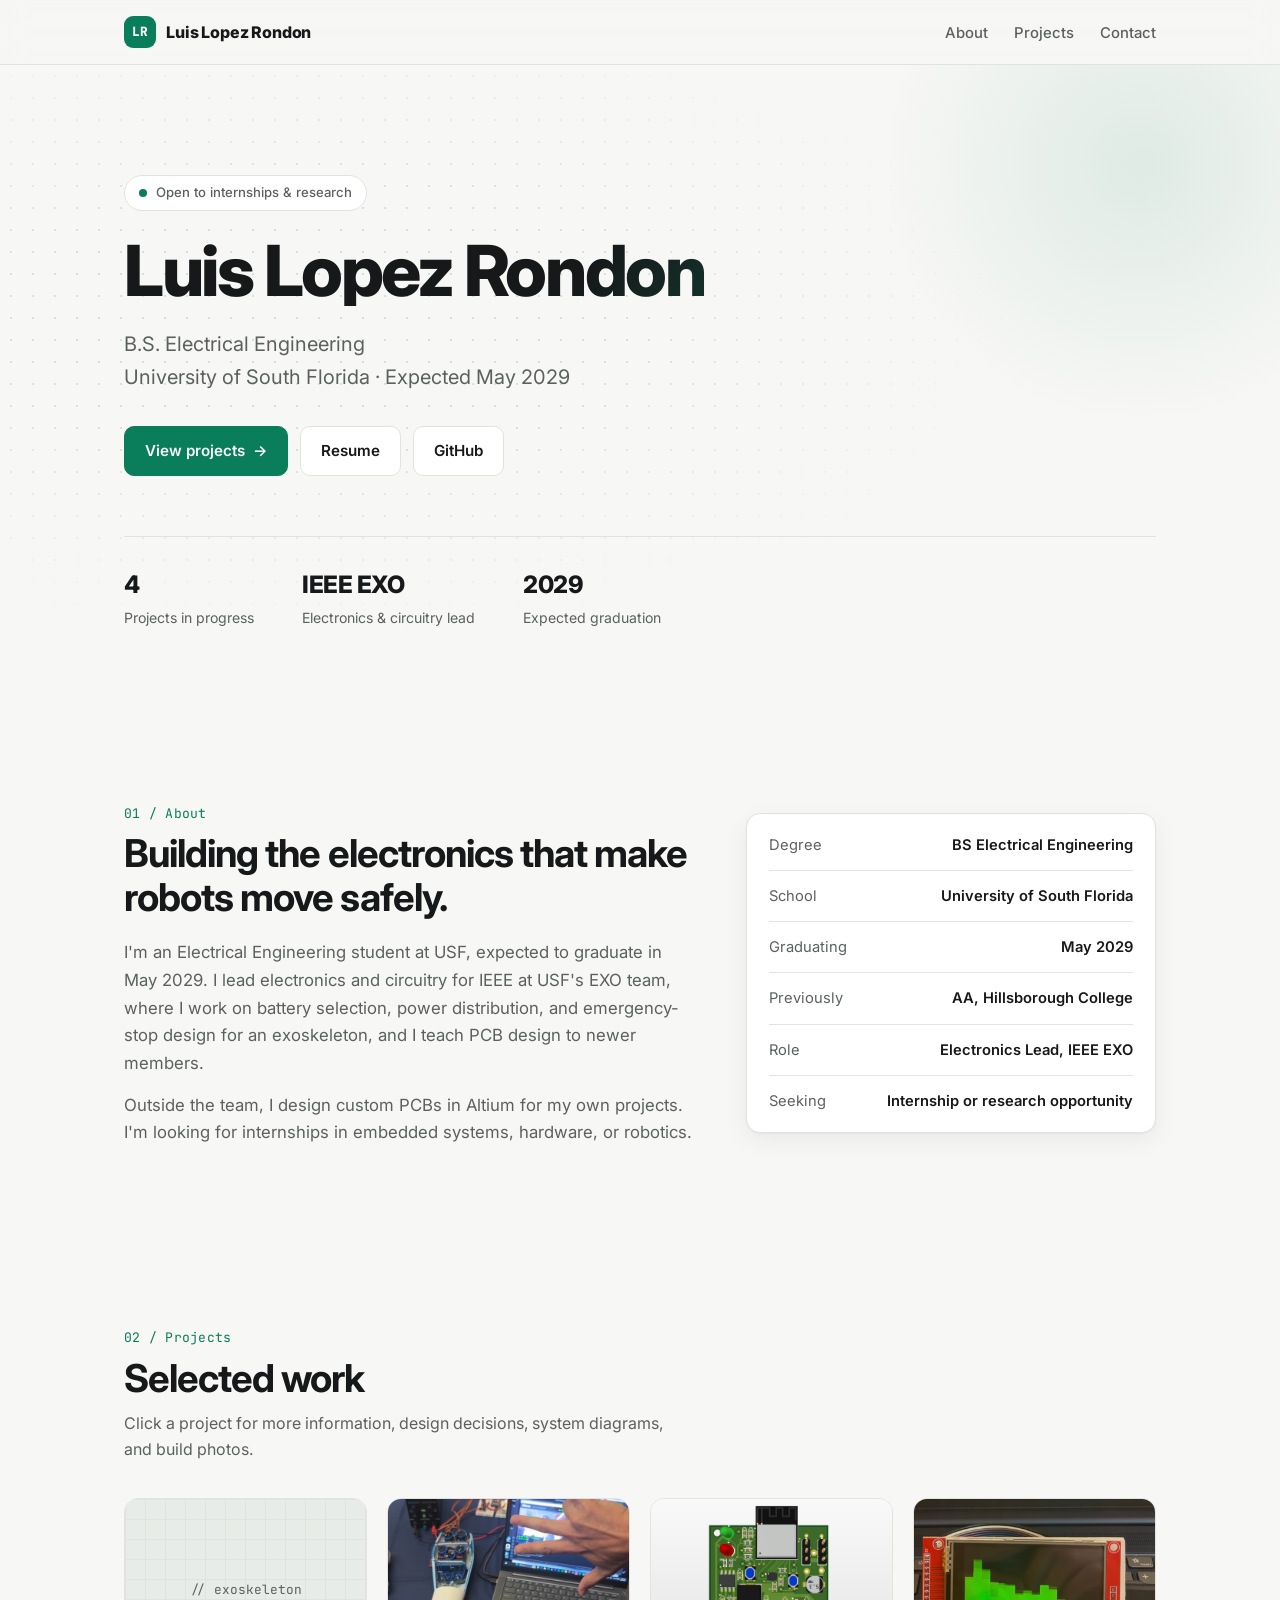
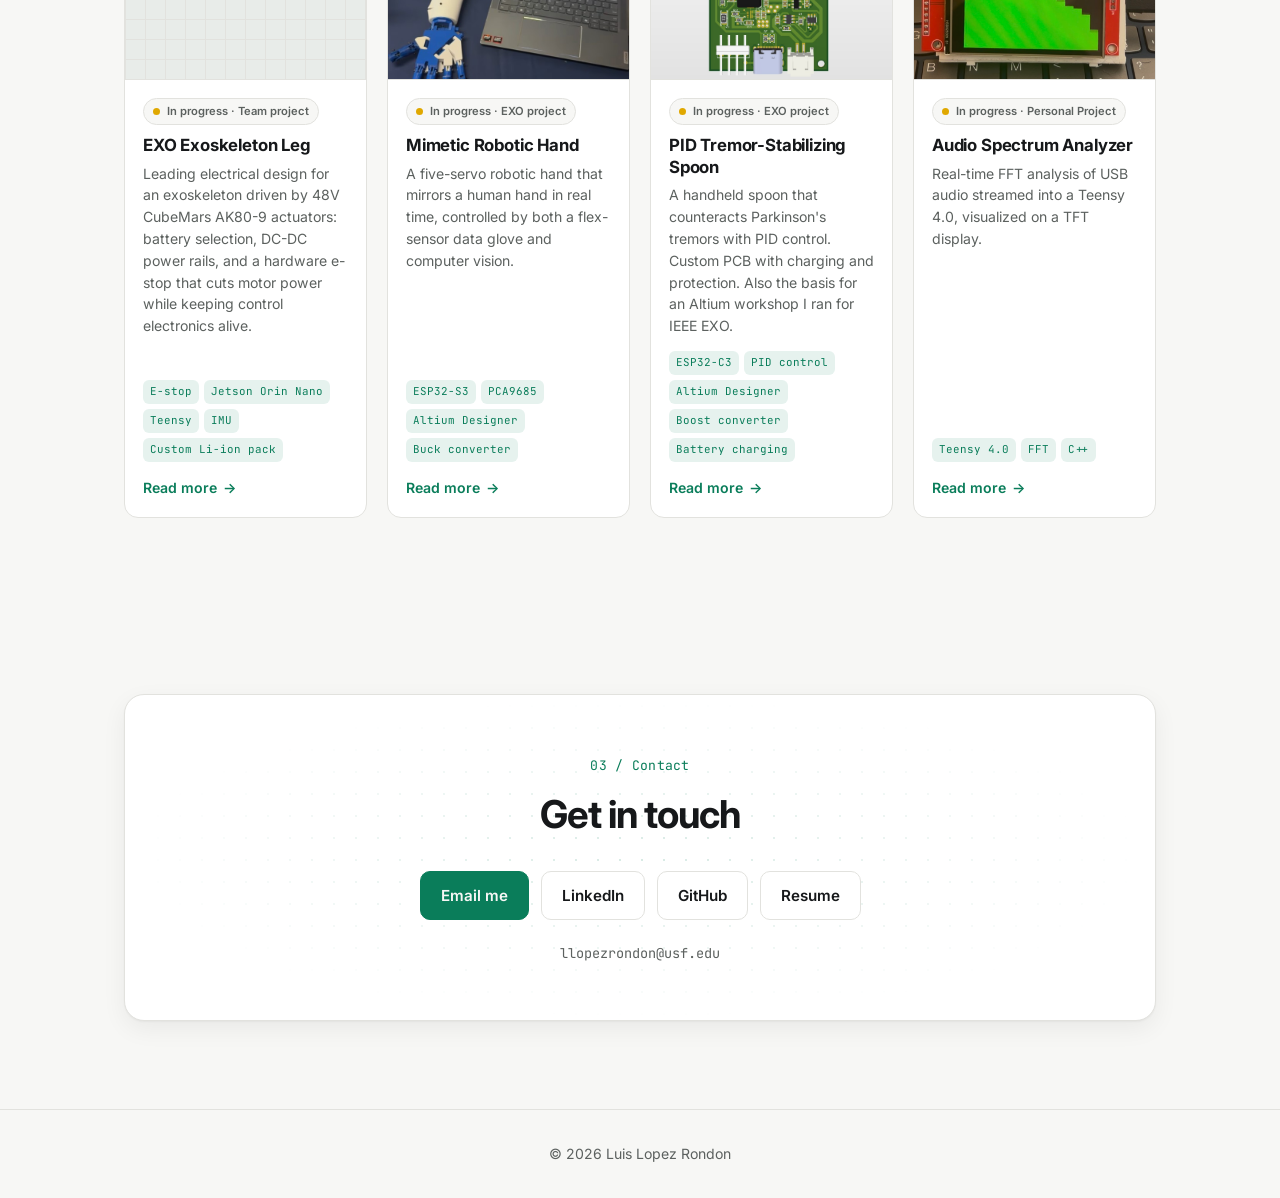
==== commit 7921c096: "Update project descriptions and image sources" ====
--- a/index.html
+++ b/index.html
@@ -68,7 +68,7 @@
     <div class="section-head reveal">
       <span class="label">02 / Projects</span>
       <h2>Selected work</h2>
-      <p>Click a project for the full write-up: design decisions, system diagrams, and build photos.</p>
+      <p>Click a project for more information, design decisions, system diagrams, and build photos.</p>
     </div>
 
     <div class="grid reveal">
@@ -84,7 +84,7 @@
       </a>
 
       <a class="card" href="projects/robotic-hand.html">
-        <div class="thumb" data-label="// robotic-hand"><img src="images/robotic-hand.webp" alt="Robotic hand" onerror="this.remove()"></div>
+        <div class="thumb" data-label="// robotic-hand"><img src="images/robotic-hand.jpg" alt="Robotic hand" onerror="this.remove()"></div>
         <div class="card-body">
           <span class="status">In progress · EXO project</span>
           <h3>Mimetic Robotic Hand</h3>
@@ -108,7 +108,7 @@
       <a class="card" href="projects/spectrum-analyzer.html">
         <div class="thumb" data-label="// spectrum-analyzer"><img src="images/spectrum-analyzer.jpg" alt="Audio spectrum analyzer" onerror="this.remove()"></div>
         <div class="card-body">
-          <span class="status">In progress</span>
+          <span class="status">In progress · Personal Project</span>
           <h3>Audio Spectrum Analyzer</h3>
           <p>Real-time FFT analysis of USB audio streamed into a Teensy 4.0, visualized on a TFT display.</p>
           <div class="tags"><span>Teensy 4.0</span><span>FFT</span><span>C++</span></div>
--- a/style.css
+++ b/style.css
@@ -159,7 +159,8 @@
 .facts dd { font-weight: 600; text-align: right; }
 
 /* Project cards */
-.grid { display: grid; gap: 24px; grid-template-columns: repeat(2, minmax(0, 1fr)); }
+.grid { display: grid; gap: 20px; grid-template-columns: repeat(4, minmax(0, 1fr)); }
+@media (max-width: 1000px) { .grid { grid-template-columns: repeat(2, minmax(0, 1fr)); } }
 .card {
   display: flex; flex-direction: column; overflow: hidden;
   background: var(--card); color: inherit;
@@ -171,22 +172,28 @@
   border-color: color-mix(in srgb, var(--accent) 45%, var(--border));
 }
 .card:focus-visible { outline: 2px solid var(--accent); outline-offset: 3px; }
-.thumb { position: relative; height: 200px; overflow: hidden; background: var(--thumb); }
+.thumb {
+  position: relative; aspect-ratio: 4 / 3; overflow: hidden;
+  background: var(--thumb); border-bottom: 1px solid var(--border);
+}
 .thumb::before {
   content: attr(data-label); position: absolute; inset: 0;
   display: grid; place-items: center;
-  font-family: var(--mono); font-size: 0.85rem; color: var(--muted);
+  font-family: var(--mono); font-size: 0.8rem; color: var(--muted);
   background-image:
     linear-gradient(var(--border) 1px, transparent 1px),
     linear-gradient(90deg, var(--border) 1px, transparent 1px);
-  background-size: 24px 24px;
+  background-size: 20px 20px;
 }
 .thumb:has(img)::before { display: none; }
-.thumb img { position: relative; width: 100%; height: 100%; object-fit: contain; padding: 14px; }
-.card-body { display: flex; flex-direction: column; flex: 1; padding: 22px; }
-.card h3 { font-size: 1.25rem; letter-spacing: -0.015em; margin: 12px 0 8px; }
-.card p { color: var(--muted); font-size: 0.95rem; flex: 1; }
-.more { display: inline-flex; align-items: center; gap: 6px; margin-top: 18px; font-weight: 600; font-size: 0.93rem; color: var(--accent); }
+.thumb img { position: relative; width: 100%; height: 100%; object-fit: cover; }
+.card-body { display: flex; flex-direction: column; flex: 1; padding: 18px; }
+.card h3 { font-size: 1.05rem; line-height: 1.3; letter-spacing: -0.01em; margin: 10px 0 6px; }
+.card p { color: var(--muted); font-size: 0.88rem; line-height: 1.55; flex: 1; }
+.card .status { font-size: 0.7rem; padding: 3px 9px; }
+.card .tags { gap: 5px; margin-top: 14px; }
+.card .tags span { font-size: 0.68rem; padding: 3px 7px; }
+.more { display: inline-flex; align-items: center; gap: 6px; margin-top: 14px; font-weight: 600; font-size: 0.88rem; color: var(--accent); }
 .more .arrow { transition: transform 0.2s; }
 .card:hover .more .arrow { transform: translateX(4px); }
 
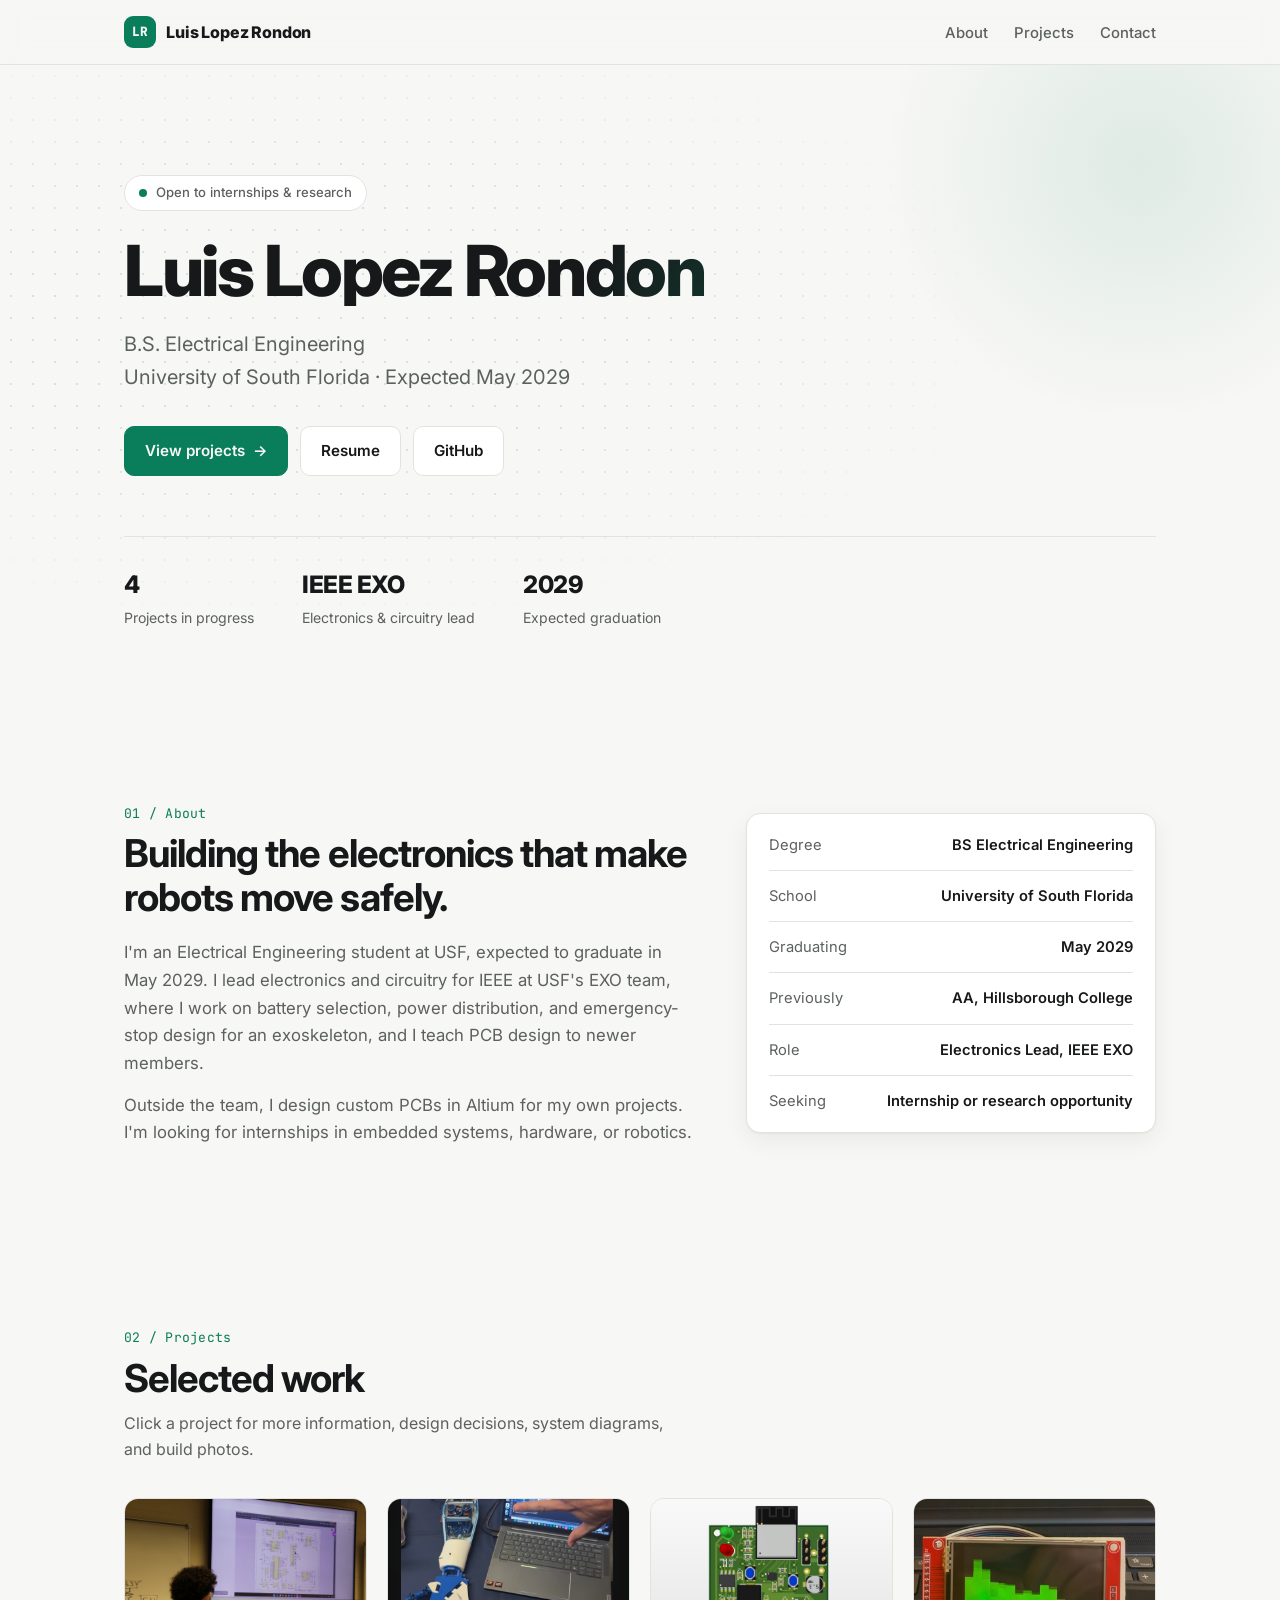
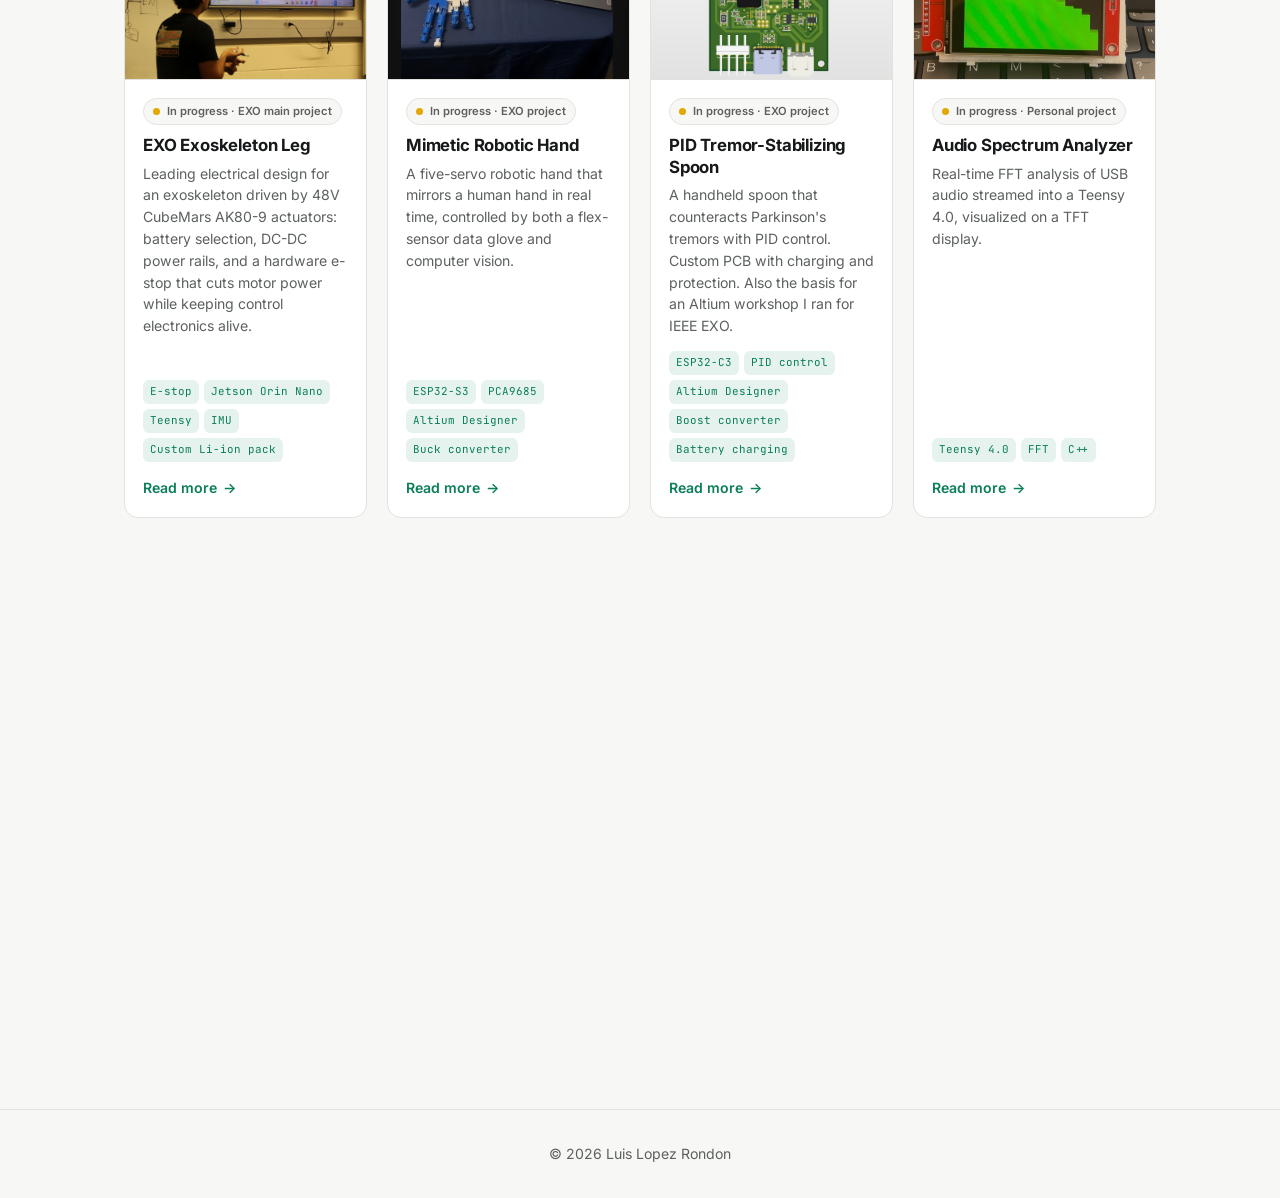
==== commit 377d5f2b: "Update project status labels in index.html" ====
--- a/index.html
+++ b/index.html
@@ -75,7 +75,7 @@
       <a class="card" href="projects/exoskeleton.html">
         <div class="thumb" data-label="// exoskeleton"><img src="images/exoskeleton.jpg" alt="Exoskeleton leg" onerror="this.remove()"></div>
         <div class="card-body">
-          <span class="status">In progress · Team project</span>
+          <span class="status">In progress · EXO main project</span>
           <h3>EXO Exoskeleton Leg</h3>
           <p>Leading electrical design for an exoskeleton driven by 48V CubeMars AK80-9 actuators: battery selection, DC-DC power rails, and a hardware e-stop that cuts motor power while keeping control electronics alive.</p>
           <div class="tags"><span>E-stop</span><span>Jetson Orin Nano</span><span>Teensy</span><span>IMU</span><span>Custom Li-ion pack</span></div>
@@ -108,7 +108,7 @@
       <a class="card" href="projects/spectrum-analyzer.html">
         <div class="thumb" data-label="// spectrum-analyzer"><img src="images/spectrum-analyzer.jpg" alt="Audio spectrum analyzer" onerror="this.remove()"></div>
         <div class="card-body">
-          <span class="status">In progress · Personal Project</span>
+          <span class="status">In progress · Personal project</span>
           <h3>Audio Spectrum Analyzer</h3>
           <p>Real-time FFT analysis of USB audio streamed into a Teensy 4.0, visualized on a TFT display.</p>
           <div class="tags"><span>Teensy 4.0</span><span>FFT</span><span>C++</span></div>
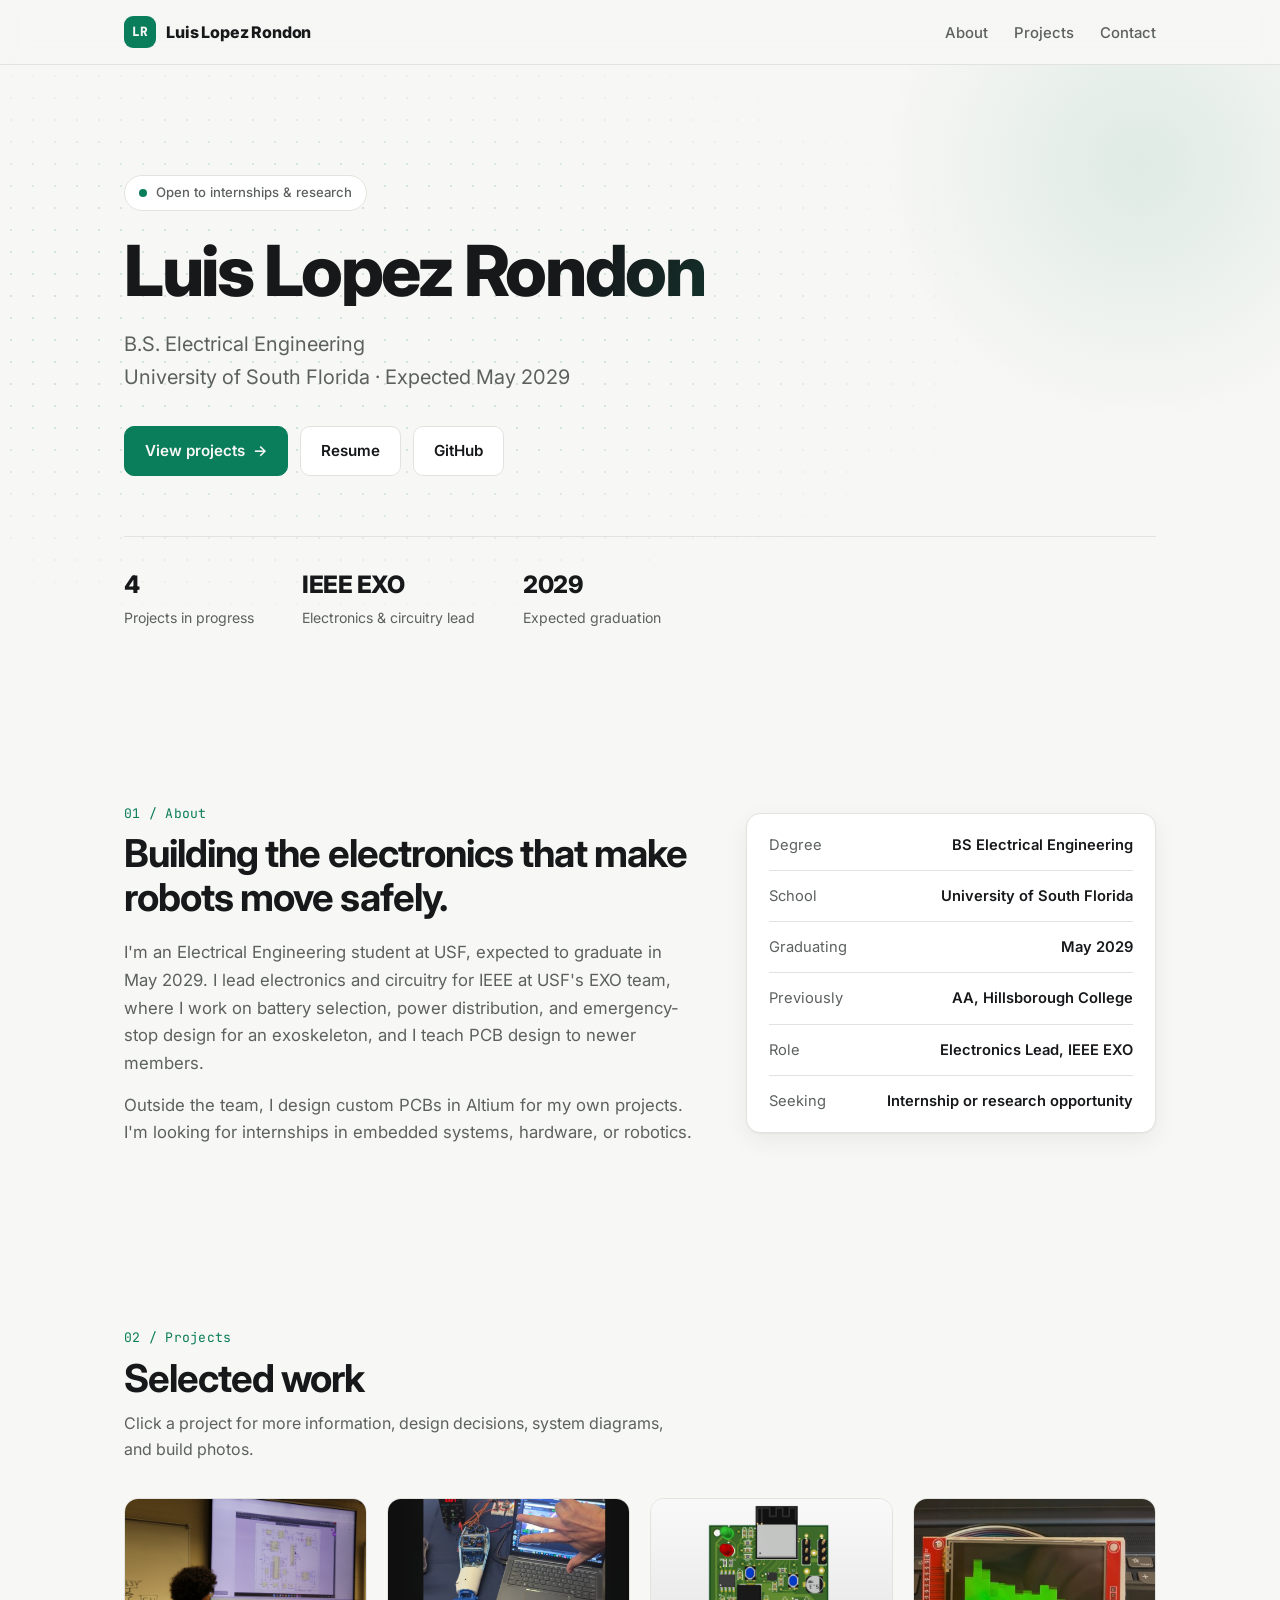
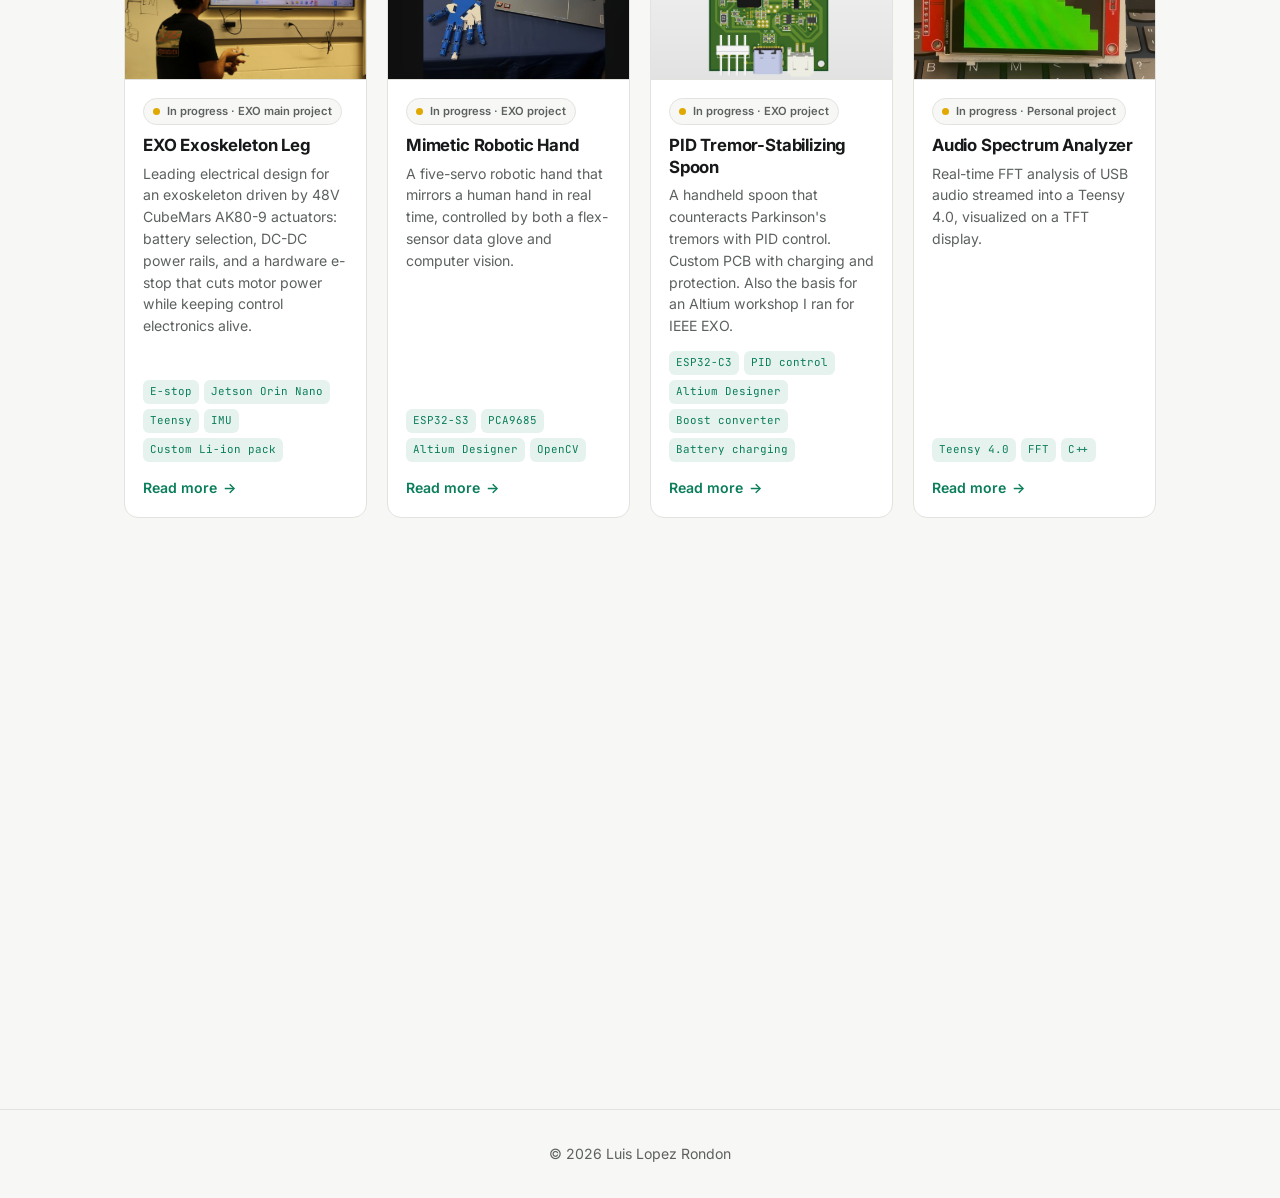
==== commit 4debd7aa: "Update project tags in index.html" ====
--- a/index.html
+++ b/index.html
@@ -89,7 +89,7 @@
           <span class="status">In progress · EXO project</span>
           <h3>Mimetic Robotic Hand</h3>
           <p>A five-servo robotic hand that mirrors a human hand in real time, controlled by both a flex-sensor data glove and computer vision.</p>
-          <div class="tags"><span>ESP32-S3</span><span>PCA9685</span><span>Altium Designer</span><span>Buck converter</span></div>
+            <div class="tags"><span>ESP32-S3</span><span>PCA9685</span><span>Altium Designer</span><span>OpenCV</span></div>
           <span class="more">Read more <span class="arrow">→</span></span>
         </div>
       </a>
--- a/style.css
+++ b/style.css
@@ -278,6 +278,11 @@
 }
 .prose figure img { width: 100%; max-height: 440px; object-fit: contain; background: var(--thumb); }
 .prose figcaption { padding: 12px 14px; font-size: 0.88rem; color: var(--muted); }
+.prose figure.pair .pair-imgs { display: grid; grid-template-columns: 1fr 1fr; gap: 2px; background: var(--border); }
+.prose figure.pair .pair-imgs:has(img:only-child) { grid-template-columns: 1fr; }
+.prose figure.pair img { aspect-ratio: 4 / 3; max-height: none; object-fit: cover; }
+.prose figure.pair:not(:has(img)) { display: none; }
+@container (max-width: 480px) { .prose figure.pair .pair-imgs { grid-template-columns: 1fr; } }
 .callout {
   margin: 20px 0; padding: 16px 20px;
   border-left: 3px solid var(--accent); border-radius: 0 10px 10px 0;
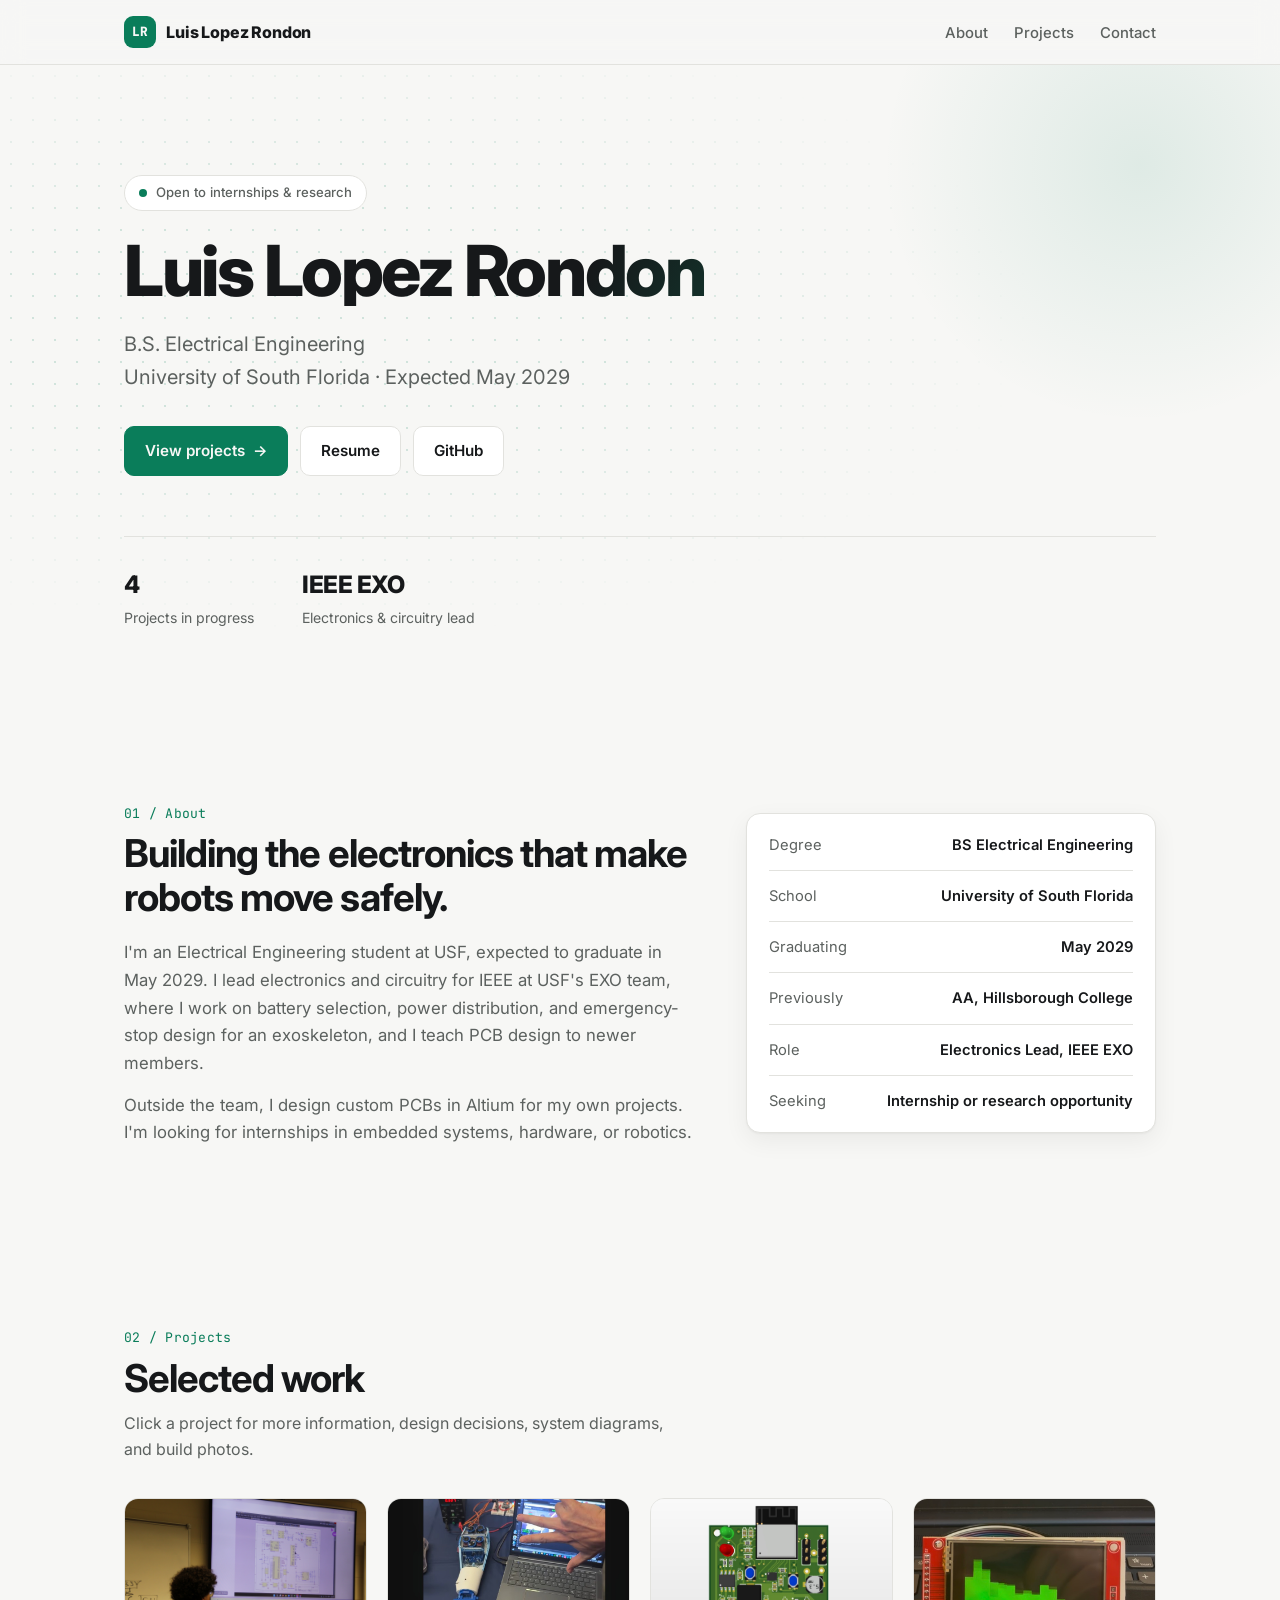
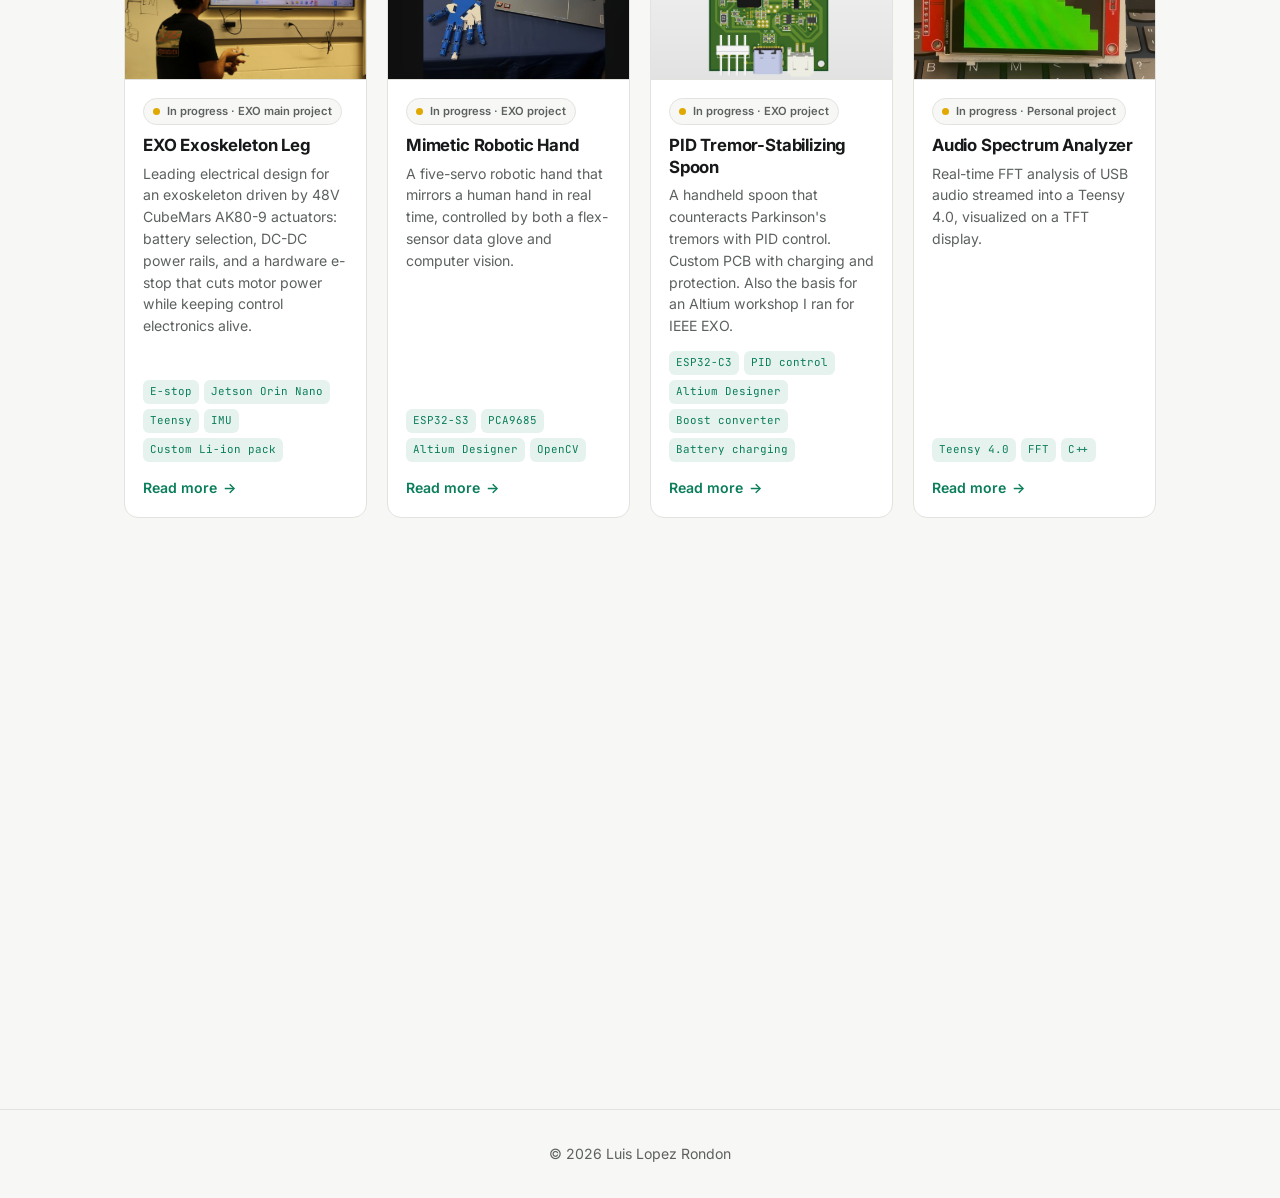
==== commit 90ca7065: "Remove expected graduation year from index.html Removed the expected graduation year from the stats " ====
--- a/index.html
+++ b/index.html
@@ -37,7 +37,6 @@
     <div class="stats">
       <div><strong>4</strong><span>Projects in progress</span></div>
       <div><strong>IEEE EXO</strong><span>Electronics &amp; circuitry lead</span></div>
-      <div><strong>2029</strong><span>Expected graduation</span></div>
     </div>
   </div>
 </header>
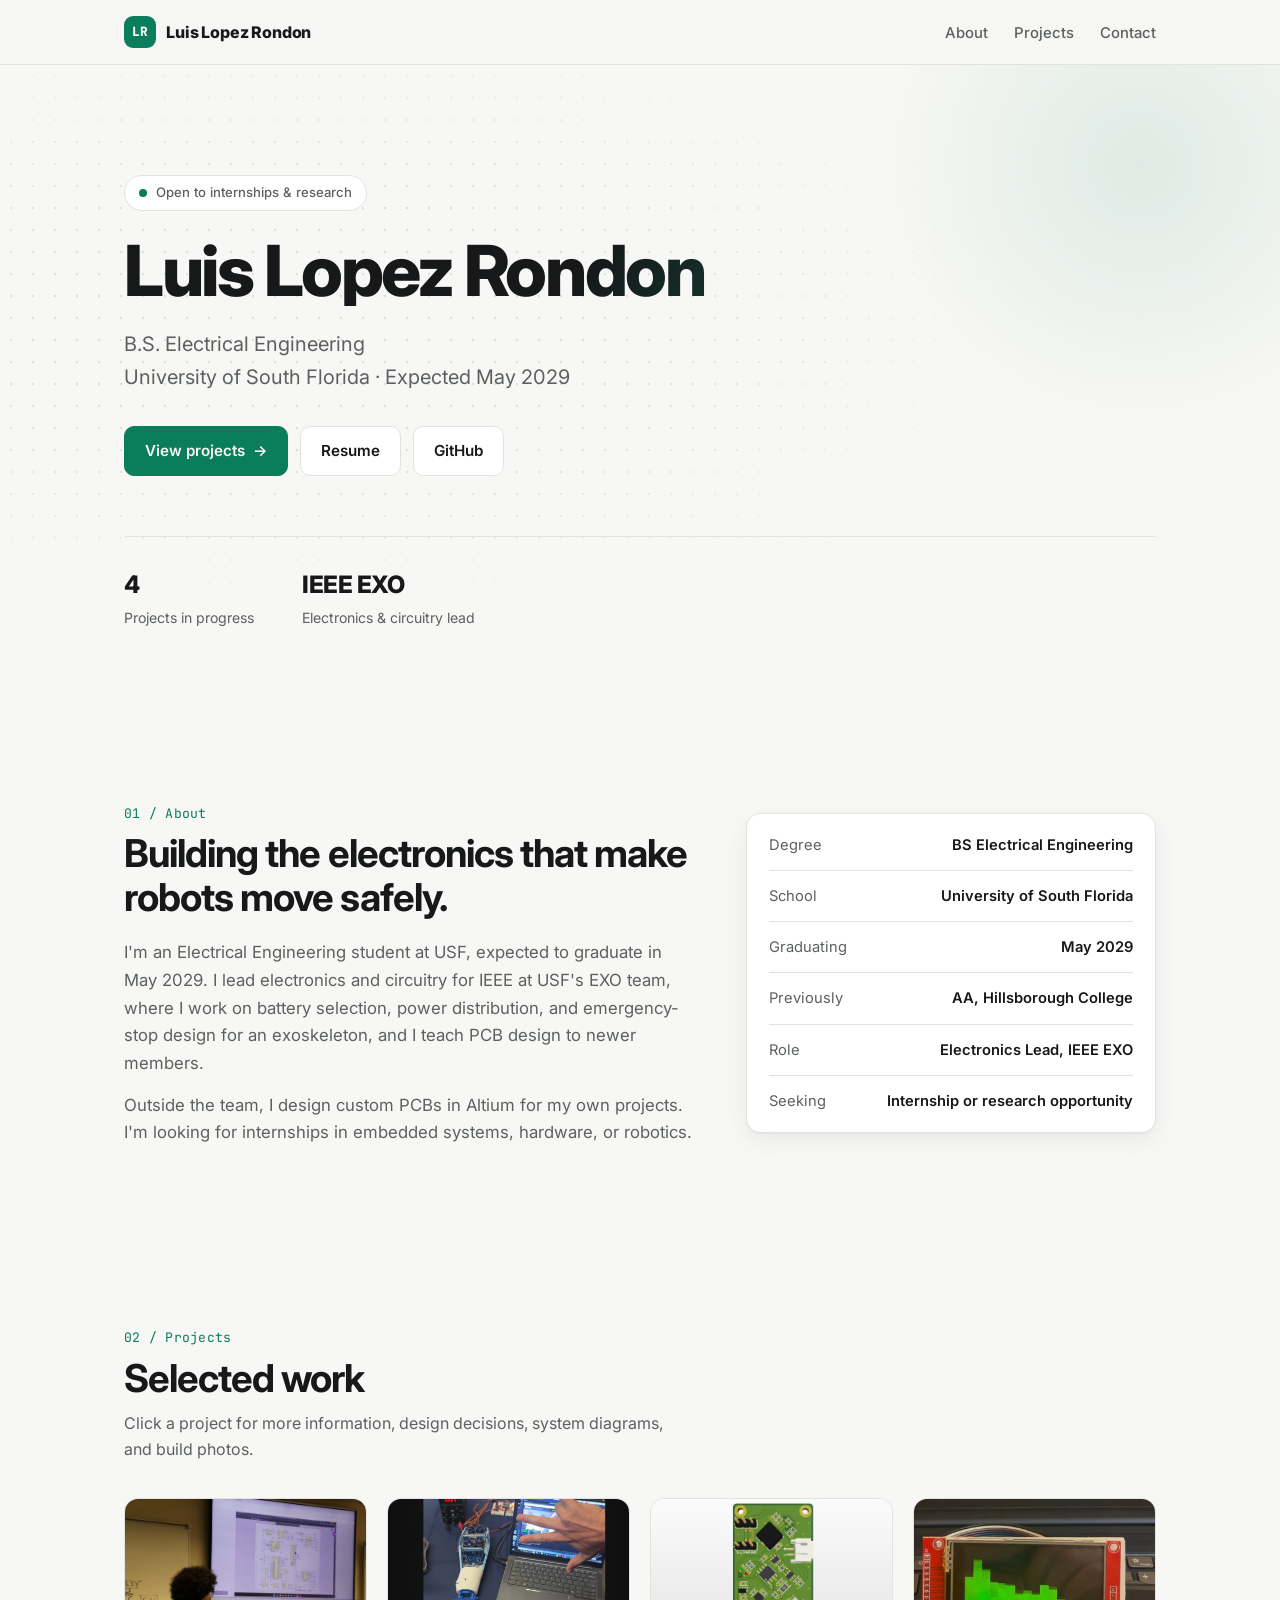
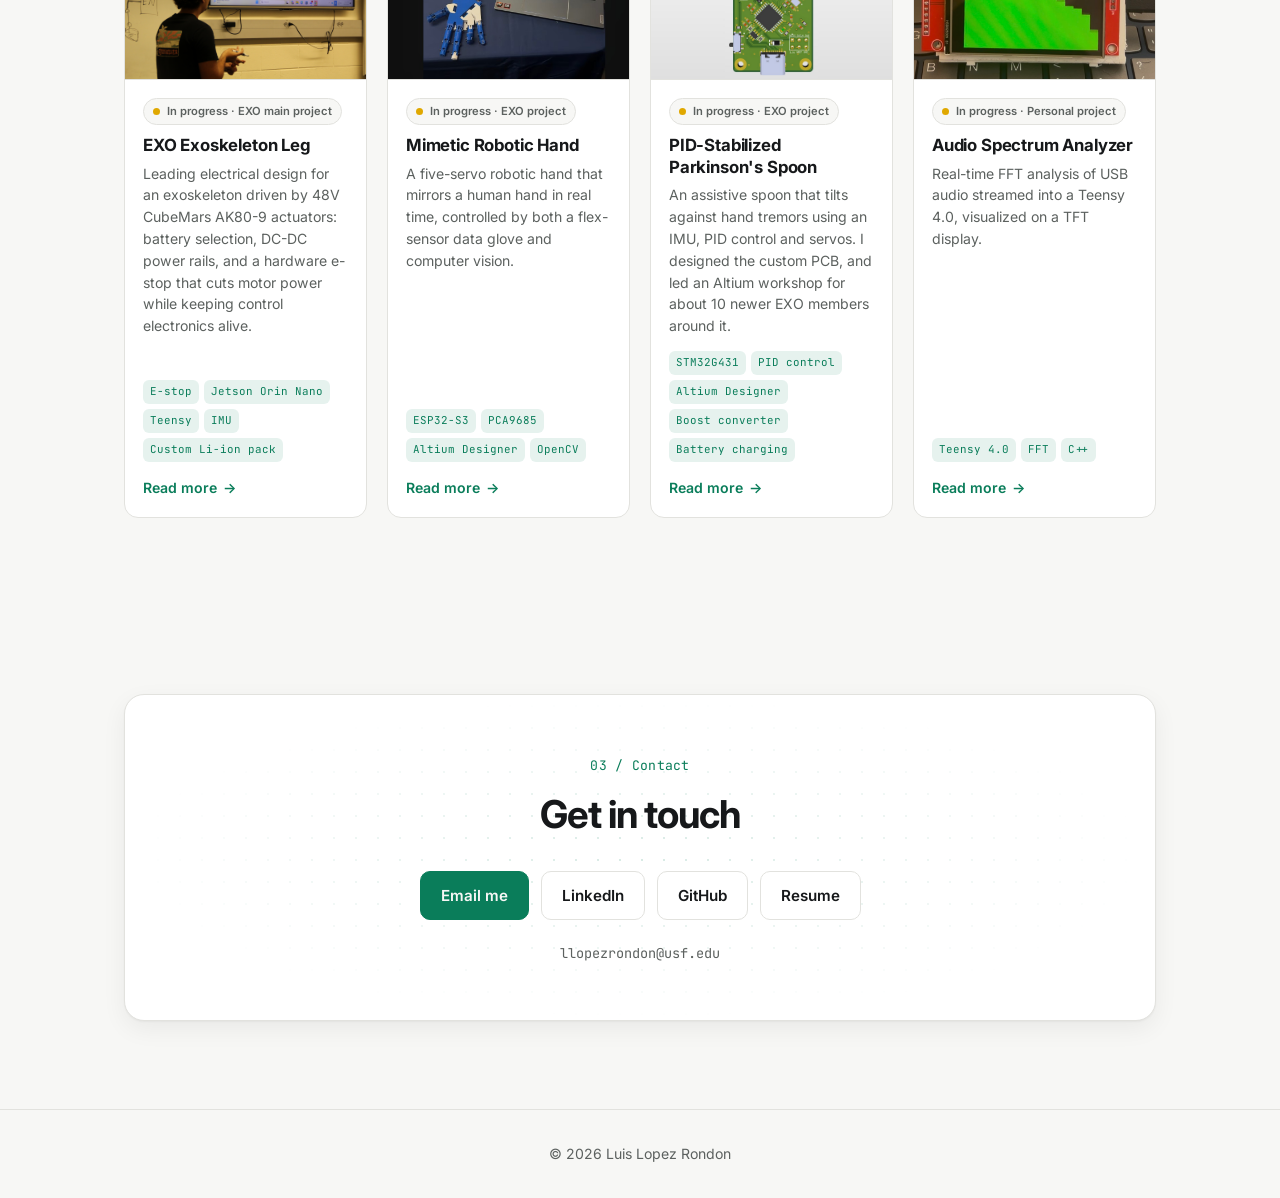
==== commit a6a32135: "Update PID spoon project text for STM32G431 board Co-Authored-By: Claude Sonnet 5.5 <noreply@anthrop" ====
--- a/index.html
+++ b/index.html
@@ -97,9 +97,9 @@
         <div class="thumb" data-label="// pid-spoon"><img src="images/pid-spoon.jpg" alt="PID spoon PCB" onerror="this.remove()"></div>
         <div class="card-body">
        <span class="status">In progress · EXO project</span>
-          <h3>PID Tremor-Stabilizing Spoon</h3>
-          <p>A handheld spoon that counteracts Parkinson's tremors with PID control. Custom PCB with charging and protection. Also the basis for an Altium workshop I ran for IEEE EXO.</p>
-          <div class="tags"><span>ESP32-C3</span><span>PID control</span><span>Altium Designer</span><span>Boost converter</span><span>Battery charging</span></div>
+          <h3>PID-Stabilized Parkinson's Spoon</h3>
+          <p>An assistive spoon that tilts against hand tremors using an IMU, PID control and servos. I designed the custom PCB, and led an Altium workshop for about 10 newer EXO members around it.</p>
+          <div class="tags"><span>STM32G431</span><span>PID control</span><span>Altium Designer</span><span>Boost converter</span><span>Battery charging</span></div>
           <span class="more">Read more <span class="arrow">→</span></span>
         </div>
       </a>
--- a/style.css
+++ b/style.css
@@ -41,6 +41,7 @@
   color: var(--text);
   line-height: 1.65;
   -webkit-font-smoothing: antialiased;
+  overflow-x: hidden;
 }
 img { display: block; max-width: 100%; }
 a { color: var(--accent); text-decoration: none; }
@@ -110,7 +111,6 @@
   70% { box-shadow: 0 0 0 9px transparent; }
   100% { box-shadow: 0 0 0 0 transparent; }
 }
-.eyebrow { font-family: var(--mono); color: var(--accent); font-size: 0.85rem; margin-bottom: 14px; }
 .hero h1 {
   font-size: clamp(2.6rem, 7vw, 4.4rem); line-height: 1.02;
   font-weight: 800; letter-spacing: -0.035em;
@@ -160,7 +160,6 @@
 
 /* Project cards */
 .grid { display: grid; gap: 20px; grid-template-columns: repeat(4, minmax(0, 1fr)); }
-@media (max-width: 1000px) { .grid { grid-template-columns: repeat(2, minmax(0, 1fr)); } }
 .card {
   display: flex; flex-direction: column; overflow: hidden;
   background: var(--card); color: inherit;
@@ -190,9 +189,6 @@
 .card-body { display: flex; flex-direction: column; flex: 1; padding: 18px; }
 .card h3 { font-size: 1.05rem; line-height: 1.3; letter-spacing: -0.01em; margin: 10px 0 6px; }
 .card p { color: var(--muted); font-size: 0.88rem; line-height: 1.55; flex: 1; }
-.card .status { font-size: 0.7rem; padding: 3px 9px; }
-.card .tags { gap: 5px; margin-top: 14px; }
-.card .tags span { font-size: 0.68rem; padding: 3px 7px; }
 .more { display: inline-flex; align-items: center; gap: 6px; margin-top: 14px; font-weight: 600; font-size: 0.88rem; color: var(--accent); }
 .more .arrow { transition: transform 0.2s; }
 .card:hover .more .arrow { transform: translateX(4px); }
@@ -205,6 +201,7 @@
 }
 .status::before { content: ""; width: 7px; height: 7px; border-radius: 50%; background: #e0a800; }
 .status.done::before { background: var(--accent); }
+.card .status { font-size: 0.7rem; padding: 3px 9px; }
 
 .tags { display: flex; flex-wrap: wrap; gap: 6px; margin-top: 16px; }
 .tags span {
@@ -212,6 +209,8 @@
   background: var(--accent-soft); color: var(--accent);
   padding: 4px 9px; border-radius: 6px;
 }
+.card .tags { gap: 5px; margin-top: 14px; }
+.card .tags span { font-size: 0.68rem; padding: 3px 7px; }
 
 /* Contact */
 .cta {
@@ -249,19 +248,19 @@
 .cover img, .gallery img, .prose figure img { cursor: zoom-in; }
 
 .meta {
-  display: grid; grid-template-columns: repeat(4, 1fr); margin-top: 32px;
+  display: grid; grid-template-columns: repeat(4, minmax(0, 1fr)); margin-top: 32px;
   background: var(--card); border: 1px solid var(--border); border-radius: var(--radius);
 }
 .meta div { padding: 18px 20px; border-right: 1px solid var(--border); }
 .meta div:last-child { border-right: 0; }
 .meta dt { font-family: var(--mono); font-size: 0.72rem; text-transform: uppercase; letter-spacing: 0.06em; color: var(--muted); margin-bottom: 4px; }
-.meta dd { font-weight: 600; font-size: 0.95rem; }
+.meta dd { font-weight: 600; font-size: 0.95rem; overflow-wrap: anywhere; }
 
 .project-body { display: grid; grid-template-columns: minmax(0, 1fr) 300px; gap: 56px; align-items: start; margin-top: 64px; }
-.prose { container-type: inline-size; }
+.prose { container-type: inline-size; min-width: 0; }
 .prose h2 { font-size: 1.5rem; letter-spacing: -0.02em; margin: 44px 0 12px; }
 .prose h2:first-child { margin-top: 0; }
-.prose p, .prose li { color: var(--muted); font-size: 1.02rem; }
+.prose p, .prose li { color: var(--muted); font-size: 1.02rem; overflow-wrap: break-word; }
 .prose p + p { margin-top: 14px; }
 .prose ul { padding-left: 20px; margin: 12px 0; }
 .prose li + li { margin-top: 6px; }
@@ -298,7 +297,7 @@
   border: 1px solid var(--border); border-radius: 12px;
 }
 .node small { display: block; font-family: var(--mono); font-size: 0.68rem; text-transform: uppercase; letter-spacing: 0.05em; color: var(--accent); }
-.node strong { display: block; margin-top: 2px; font-size: 0.92rem; line-height: 1.35; }
+.node strong { display: block; margin-top: 2px; font-size: 0.92rem; line-height: 1.35; overflow-wrap: anywhere; }
 .node + .node::before {
   content: "→"; position: absolute; left: -23px; top: 50%; transform: translateY(-50%);
   color: var(--accent); font-weight: 700;
@@ -308,18 +307,85 @@
   .node + .node::before { content: "↓"; left: 50%; top: -25px; transform: translateX(-50%); }
 }
 
-.specs { position: sticky; top: 90px; padding: 22px; background: var(--card); border: 1px solid var(--border); border-radius: var(--radius); }
+.specs { position: sticky; top: 90px; min-width: 0; padding: 22px; background: var(--card); border: 1px solid var(--border); border-radius: var(--radius); }
 .specs h3 { font-family: var(--mono); font-size: 0.78rem; text-transform: uppercase; letter-spacing: 0.06em; color: var(--muted); margin-bottom: 8px; }
 .specs dl div { padding: 10px 0; border-bottom: 1px solid var(--border); }
 .specs dl div:last-child { border-bottom: 0; }
 .specs dt { font-size: 0.8rem; color: var(--muted); }
-.specs dd { font-weight: 600; font-size: 0.93rem; }
+.specs dd { font-weight: 600; font-size: 0.93rem; overflow-wrap: anywhere; }
 
 .gallery-section { margin-top: 80px; }
 .gallery-section:not(:has(figure)) { display: none; }
 .gallery-section h2 { font-size: 1.5rem; letter-spacing: -0.02em; }
-.gallery { display: grid; gap: 18px; margin-top: 22px; grid-template-columns: repeat(auto-fill, minmax(260px, 1fr)); }
+.gallery { display: grid; gap: 18px; margin-top: 22px; grid-template-columns: repeat(auto-fill, minmax(min(260px, 100%), 1fr)); }
 .gallery figure {
   overflow: hidden; background: var(--card);
   border: 1px solid var(--border); border-radius: var(--radius);
-  transition: transform 0.2s, box-shadow
+  transition: transform 0.2s, box-shadow 0.2s;
+}
+.gallery figure:hover { transform: translateY(-3px); box-shadow: var(--shadow); }
+.gallery img { width: 100%; aspect-ratio: 4 / 3; object-fit: contain; background: var(--thumb); }
+.gallery figcaption { padding: 12px 14px; font-size: 0.88rem; color: var(--muted); }
+
+.pager { display: grid; grid-template-columns: 1fr 1fr; gap: 18px; margin-top: 80px; padding-top: 32px; border-top: 1px solid var(--border); }
+.pager a {
+  display: block; padding: 18px 20px; color: var(--text);
+  background: var(--card); border: 1px solid var(--border); border-radius: var(--radius);
+  transition: border-color 0.2s, transform 0.2s;
+}
+.pager a:hover { text-decoration: none; border-color: var(--accent); transform: translateY(-2px); }
+.pager small { display: block; font-family: var(--mono); font-size: 0.75rem; color: var(--muted); }
+.pager strong { font-size: 1.02rem; }
+.pager .next { text-align: right; }
+
+/* Lightbox (created by script.js) */
+.lightbox {
+  position: fixed; inset: 0; z-index: 100; padding: 24px;
+  display: flex; flex-direction: column; align-items: center; justify-content: center;
+  background: rgba(0, 0, 0, 0.88);
+  opacity: 0; pointer-events: none; transition: opacity 0.2s;
+}
+.lightbox.open { opacity: 1; pointer-events: auto; }
+.lightbox img { max-width: min(1200px, 100%); max-height: 80vh; object-fit: contain; border-radius: 10px; }
+.lightbox p { color: #ddd; margin-top: 14px; font-size: 0.92rem; text-align: center; max-width: 700px; }
+.lightbox-close { position: absolute; top: 14px; right: 20px; background: none; border: 0; color: #fff; font-size: 2.2rem; line-height: 1; cursor: pointer; }
+
+/* ================= Responsive ================= */
+@media (max-width: 1000px) {
+  .grid { grid-template-columns: repeat(2, minmax(0, 1fr)); }
+}
+@media (max-width: 900px) {
+  .project-body { grid-template-columns: minmax(0, 1fr); gap: 40px; margin-top: 48px; }
+    .specs { position: static; order: -1; }
+}
+@media (max-width: 800px) {
+  .about { grid-template-columns: 1fr; gap: 32px; }
+}
+@media (max-width: 760px) {
+  .grid { grid-template-columns: 1fr; }
+  .meta { grid-template-columns: repeat(2, minmax(0, 1fr)); }
+  .meta div:nth-child(2n) { border-right: 0; }
+  .meta div:nth-child(-n + 2) { border-bottom: 1px solid var(--border); }
+  .specs dl { display: grid; grid-template-columns: repeat(2, minmax(0, 1fr)); gap: 12px 18px; }
+  .specs dl div { padding: 0; border-bottom: 0; }
+}
+@media (max-width: 600px) {
+  .site-nav ul { gap: 16px; }
+  .site-nav ul li:first-child { display: none; }
+  body > section { padding: 64px 0; }
+  .hero { padding: 72px 0 56px; }
+  .cta { padding: 40px 22px; }
+  .project { padding-top: 28px; }
+  .cover { margin-top: 28px; }
+  .meta div { padding: 14px 16px; }
+  .pager { grid-template-columns: 1fr; margin-top: 56px; }
+  .pager .next { text-align: left; }
+}
+@media (max-width: 400px) {
+  .logo-text { display: none; }
+}
+@media (prefers-reduced-motion: reduce) {
+  html { scroll-behavior: auto; }
+  *, *::before, *::after { animation: none !important; transition: none !important; }
+  .js .reveal { opacity: 1; transform: none; }
+}
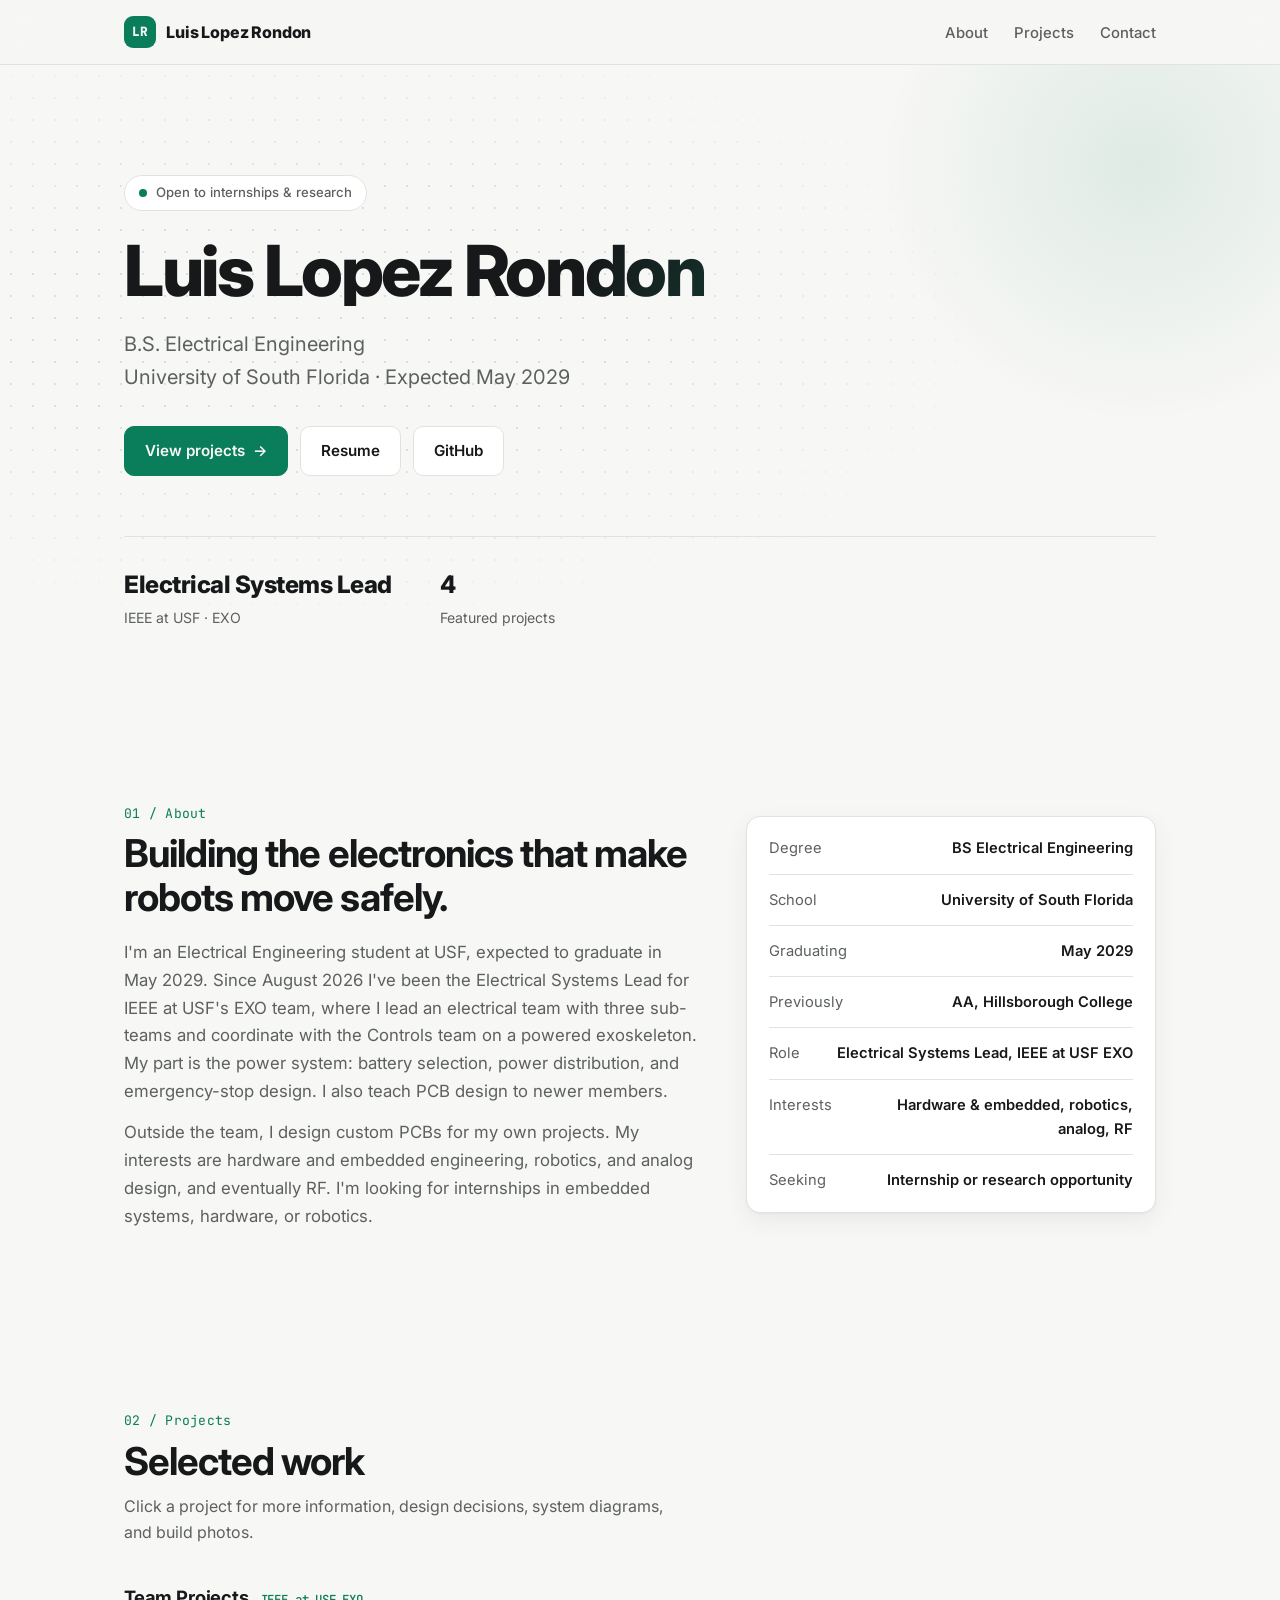
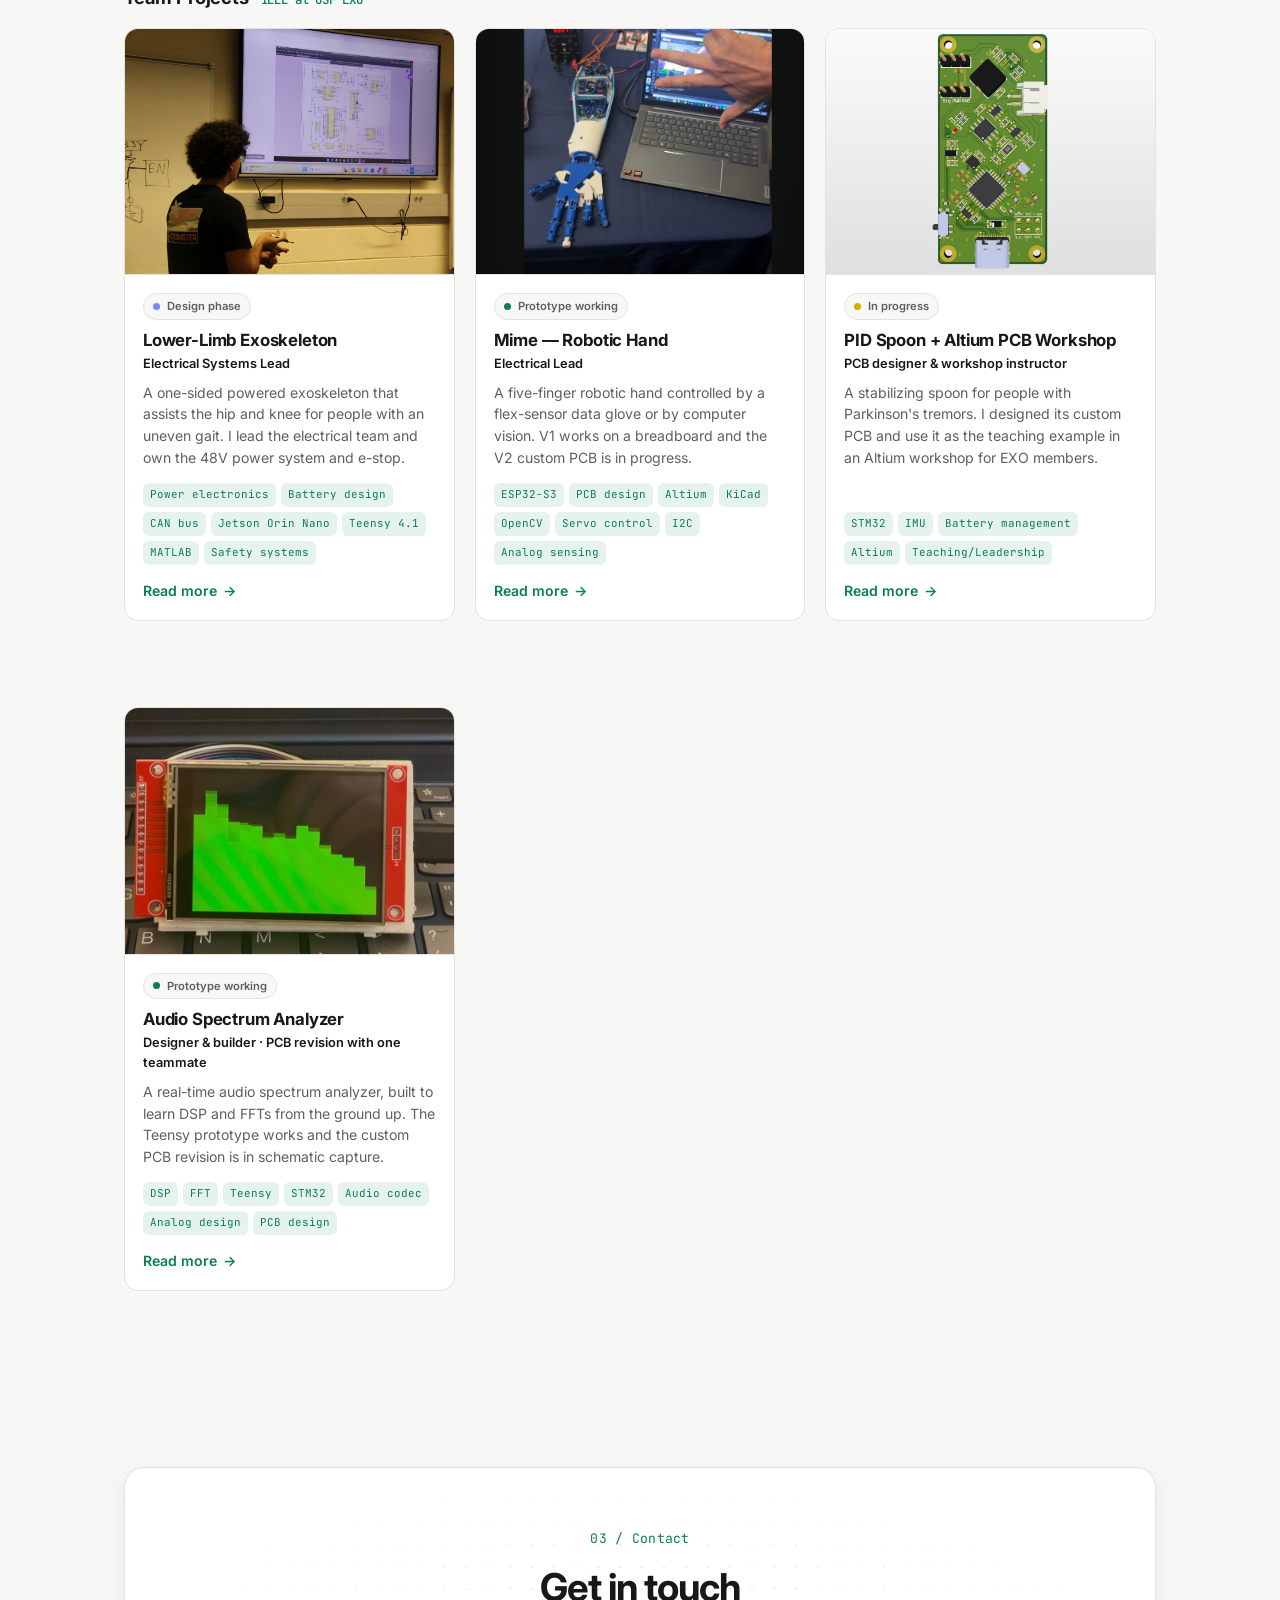
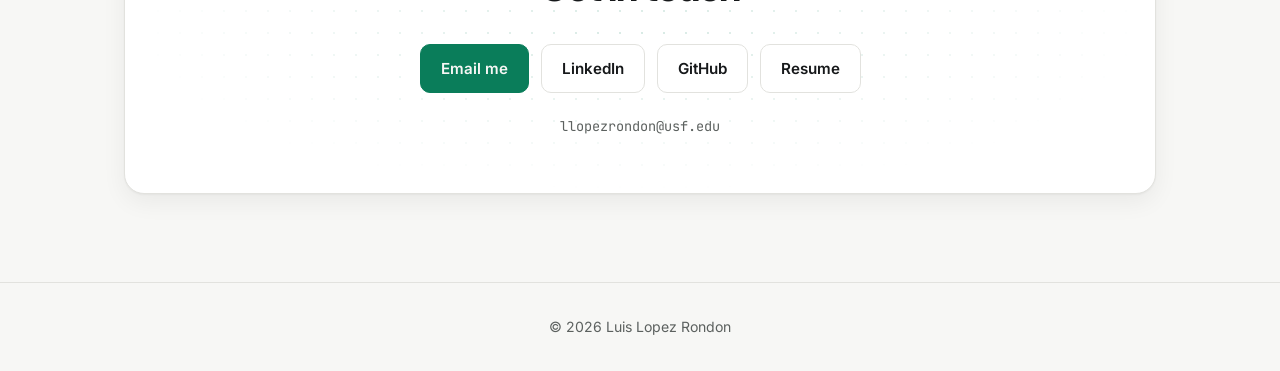
==== commit a6a56d1c: "Update portfolio projects from current project notes Regroup projects into team and personal, add ro" ====
--- a/index.html
+++ b/index.html
@@ -4,7 +4,7 @@
   <meta charset="UTF-8">
   <meta name="viewport" content="width=device-width, initial-scale=1">
   <title>Luis Lopez Rondon | Electrical Engineering</title>
-  <meta name="description" content="Portfolio of Luis Lopez Rondon, Electrical Engineering student at USF focused on PCB design, embedded systems, and robotics.">
+  <meta name="description" content="Portfolio of Luis Lopez Rondon, Electrical Engineering student at USF and Electrical Systems Lead on IEEE at USF's EXO team. Hardware and embedded engineering, robotics, and analog design.">
   <link rel="preconnect" href="https://fonts.googleapis.com">
   <link rel="preconnect" href="https://fonts.gstatic.com" crossorigin>
   <link href="https://fonts.googleapis.com/css2?family=Inter:wght@400;500;600;800&family=JetBrains+Mono:wght@500&display=swap" rel="stylesheet">
@@ -35,8 +35,8 @@
       <a class="btn" href="https://github.com/luislopezrondon" target="_blank" rel="noopener">GitHub</a>
     </div>
     <div class="stats">
-      <div><strong>4</strong><span>Projects in progress</span></div>
-      <div><strong>IEEE EXO</strong><span>Electronics &amp; circuitry lead</span></div>
+      <div><strong>Electrical Systems Lead</strong><span>IEEE at USF · EXO</span></div>
+      <div><strong>4</strong><span>Featured projects</span></div>
     </div>
   </div>
 </header>
@@ -48,15 +48,16 @@
         <span class="label">01 / About</span>
         <h2>Building the electronics that make robots move safely.</h2>
       </div>
-      <p>I'm an Electrical Engineering student at USF, expected to graduate in May 2029. I lead electronics and circuitry for IEEE at USF's EXO team, where I work on battery selection, power distribution, and emergency-stop design for an exoskeleton, and I teach PCB design to newer members.</p>
-      <p>Outside the team, I design custom PCBs in Altium for my own projects. I'm looking for internships in embedded systems, hardware, or robotics.</p>
+      <p>I'm an Electrical Engineering student at USF, expected to graduate in May 2029. Since August 2026 I've been the Electrical Systems Lead for IEEE at USF's EXO team, where I lead an electrical team with three sub-teams and coordinate with the Controls team on a powered exoskeleton. My part is the power system: battery selection, power distribution, and emergency-stop design. I also teach PCB design to newer members.</p>
+      <p>Outside the team, I design custom PCBs for my own projects. My interests are hardware and embedded engineering, robotics, and analog design, and eventually RF. I'm looking for internships in embedded systems, hardware, or robotics.</p>
     </div>
     <dl class="facts">
       <div><dt>Degree</dt><dd>BS Electrical Engineering</dd></div>
       <div><dt>School</dt><dd>University of South Florida</dd></div>
       <div><dt>Graduating</dt><dd>May 2029</dd></div>
       <div><dt>Previously</dt><dd>AA, Hillsborough College</dd></div>
-      <div><dt>Role</dt><dd>Electronics Lead, IEEE EXO</dd></div>
+      <div><dt>Role</dt><dd>Electrical Systems Lead, IEEE at USF EXO</dd></div>
+      <div><dt>Interests</dt><dd>Hardware &amp; embedded, robotics, analog, RF</dd></div>
       <div><dt>Seeking</dt><dd>Internship or research opportunity</dd></div>
     </dl>
   </div>
@@ -70,25 +71,28 @@
       <p>Click a project for more information, design decisions, system diagrams, and build photos.</p>
     </div>
 
+    <h3 class="group-title reveal">Team Projects <span>IEEE at USF EXO</span></h3>
     <div class="grid reveal">
       <a class="card" href="projects/exoskeleton.html">
-        <div class="thumb" data-label="// exoskeleton"><img src="images/exoskeleton.jpg" alt="Exoskeleton leg" onerror="this.remove()"></div>
+        <div class="thumb" data-label="// exoskeleton"><img src="images/exoskeleton.jpg" alt="Lower-limb exoskeleton prototype" onerror="this.remove()"></div>
         <div class="card-body">
-          <span class="status">In progress · EXO main project</span>
-          <h3>EXO Exoskeleton Leg</h3>
-          <p>Leading electrical design for an exoskeleton driven by 48V CubeMars AK80-9 actuators: battery selection, DC-DC power rails, and a hardware e-stop that cuts motor power while keeping control electronics alive.</p>
-          <div class="tags"><span>E-stop</span><span>Jetson Orin Nano</span><span>Teensy</span><span>IMU</span><span>Custom Li-ion pack</span></div>
+          <span class="status design">Design phase</span>
+          <h4>Lower-Limb Exoskeleton</h4>
+          <p class="role">Electrical Systems Lead</p>
+          <p>A one-sided powered exoskeleton that assists the hip and knee for people with an uneven gait. I lead the electrical team and own the 48V power system and e-stop.</p>
+          <div class="tags"><span>Power electronics</span><span>Battery design</span><span>CAN bus</span><span>Jetson Orin Nano</span><span>Teensy 4.1</span><span>MATLAB</span><span>Safety systems</span></div>
           <span class="more">Read more <span class="arrow">→</span></span>
         </div>
       </a>
 
-      <a class="card" href="projects/robotic-hand.html">
-        <div class="thumb" data-label="// robotic-hand"><img src="images/robotic-hand.jpg" alt="Robotic hand" onerror="this.remove()"></div>
+      <a class="card" href="projects/mime.html">
+        <div class="thumb" data-label="// mime"><img src="images/robotic-hand.jpg" alt="Mime robotic hand" onerror="this.remove()"></div>
         <div class="card-body">
-          <span class="status">In progress · EXO project</span>
-          <h3>Mimetic Robotic Hand</h3>
-          <p>A five-servo robotic hand that mirrors a human hand in real time, controlled by both a flex-sensor data glove and computer vision.</p>
-            <div class="tags"><span>ESP32-S3</span><span>PCA9685</span><span>Altium Designer</span><span>OpenCV</span></div>
+          <span class="status working">Prototype working</span>
+          <h4>Mime — Robotic Hand</h4>
+          <p class="role">Electrical Lead</p>
+          <p>A five-finger robotic hand controlled by a flex-sensor data glove or by computer vision. V1 works on a breadboard and the V2 custom PCB is in progress.</p>
+          <div class="tags"><span>ESP32-S3</span><span>PCB design</span><span>Altium</span><span>KiCad</span><span>OpenCV</span><span>Servo control</span><span>I2C</span><span>Analog sensing</span></div>
           <span class="more">Read more <span class="arrow">→</span></span>
         </div>
       </a>
@@ -96,21 +100,26 @@
       <a class="card" href="projects/pid-spoon.html">
         <div class="thumb" data-label="// pid-spoon"><img src="images/pid-spoon.jpg" alt="PID spoon PCB" onerror="this.remove()"></div>
         <div class="card-body">
-       <span class="status">In progress · EXO project</span>
-          <h3>PID-Stabilized Parkinson's Spoon</h3>
-          <p>An assistive spoon that tilts against hand tremors using an IMU, PID control and servos. I designed the custom PCB, and led an Altium workshop for about 10 newer EXO members around it.</p>
-          <div class="tags"><span>STM32G431</span><span>PID control</span><span>Altium Designer</span><span>Boost converter</span><span>Battery charging</span></div>
+          <span class="status">In progress</span>
+          <h4>PID Spoon + Altium PCB Workshop</h4>
+          <p class="role">PCB designer &amp; workshop instructor</p>
+          <p>A stabilizing spoon for people with Parkinson's tremors. I designed its custom PCB and use it as the teaching example in an Altium workshop for EXO members.</p>
+          <div class="tags"><span>STM32</span><span>IMU</span><span>Battery management</span><span>Altium</span><span>Teaching/Leadership</span></div>
           <span class="more">Read more <span class="arrow">→</span></span>
         </div>
       </a>
+    </div>
 
+    <h3 class="group-title reveal">Personal Projects</h3>
+    <div class="grid reveal">
       <a class="card" href="projects/spectrum-analyzer.html">
         <div class="thumb" data-label="// spectrum-analyzer"><img src="images/spectrum-analyzer.jpg" alt="Audio spectrum analyzer" onerror="this.remove()"></div>
         <div class="card-body">
-          <span class="status">In progress · Personal project</span>
-          <h3>Audio Spectrum Analyzer</h3>
-          <p>Real-time FFT analysis of USB audio streamed into a Teensy 4.0, visualized on a TFT display.</p>
-          <div class="tags"><span>Teensy 4.0</span><span>FFT</span><span>C++</span></div>
+          <span class="status working">Prototype working</span>
+          <h4>Audio Spectrum Analyzer</h4>
+          <p class="role">Designer &amp; builder · PCB revision with one teammate</p>
+          <p>A real-time audio spectrum analyzer, built to learn DSP and FFTs from the ground up. The Teensy prototype works and the custom PCB revision is in schematic capture.</p>
+          <div class="tags"><span>DSP</span><span>FFT</span><span>Teensy</span><span>STM32</span><span>Audio codec</span><span>Analog design</span><span>PCB design</span></div>
           <span class="more">Read more <span class="arrow">→</span></span>
         </div>
       </a>
--- a/style.css
+++ b/style.css
@@ -159,7 +159,13 @@
 .facts dd { font-weight: 600; text-align: right; }
 
 /* Project cards */
-.grid { display: grid; gap: 20px; grid-template-columns: repeat(4, minmax(0, 1fr)); }
+.grid { display: grid; gap: 20px; grid-template-columns: repeat(3, minmax(0, 1fr)); }
+.group-title {
+  display: flex; align-items: baseline; flex-wrap: wrap; gap: 4px 12px;
+  margin: 40px 0 16px; font-size: 1.15rem; letter-spacing: -0.01em;
+}
+.group-title:first-of-type { margin-top: 0; }
+.group-title span { font-family: var(--mono); font-size: 0.78rem; font-weight: 500; color: var(--accent); }
 .card {
   display: flex; flex-direction: column; overflow: hidden;
   background: var(--card); color: inherit;
@@ -187,7 +193,8 @@
 .thumb:has(img)::before { display: none; }
 .thumb img { position: relative; width: 100%; height: 100%; object-fit: cover; }
 .card-body { display: flex; flex-direction: column; flex: 1; padding: 18px; }
-.card h3 { font-size: 1.05rem; line-height: 1.3; letter-spacing: -0.01em; margin: 10px 0 6px; }
+.card h4 { font-size: 1.05rem; line-height: 1.3; letter-spacing: -0.01em; margin: 10px 0 2px; }
+.card .role { flex: 0; margin-bottom: 8px; color: var(--text); font-size: 0.8rem; font-weight: 600; }
 .card p { color: var(--muted); font-size: 0.88rem; line-height: 1.55; flex: 1; }
 .more { display: inline-flex; align-items: center; gap: 6px; margin-top: 14px; font-weight: 600; font-size: 0.88rem; color: var(--accent); }
 .more .arrow { transition: transform 0.2s; }
@@ -200,7 +207,8 @@
   color: var(--muted); font-size: 0.75rem; font-weight: 600;
 }
 .status::before { content: ""; width: 7px; height: 7px; border-radius: 50%; background: #e0a800; }
-.status.done::before { background: var(--accent); }
+.status.done::before, .status.working::before { background: var(--accent); }
+.status.design::before { background: #6c8cff; }
 .card .status { font-size: 0.7rem; padding: 3px 9px; }
 
 .tags { display: flex; flex-wrap: wrap; gap: 6px; margin-top: 16px; }
